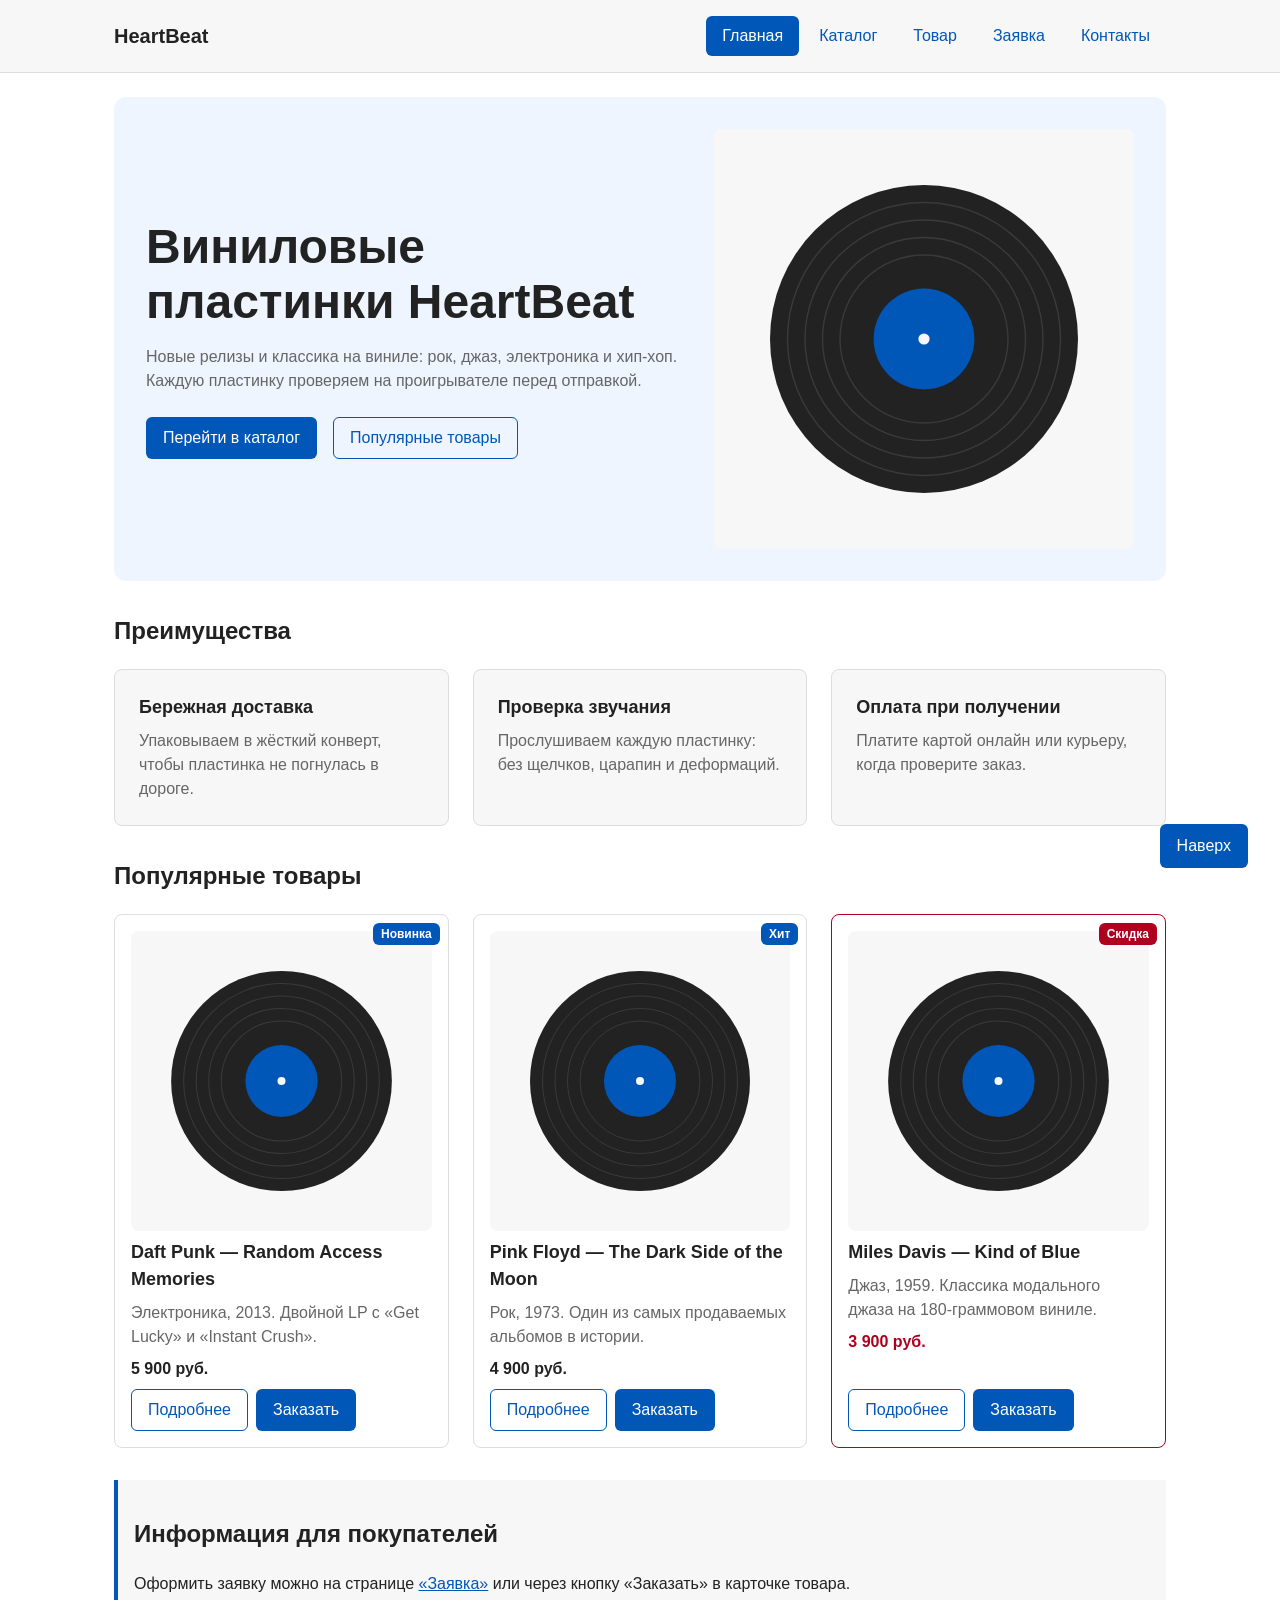
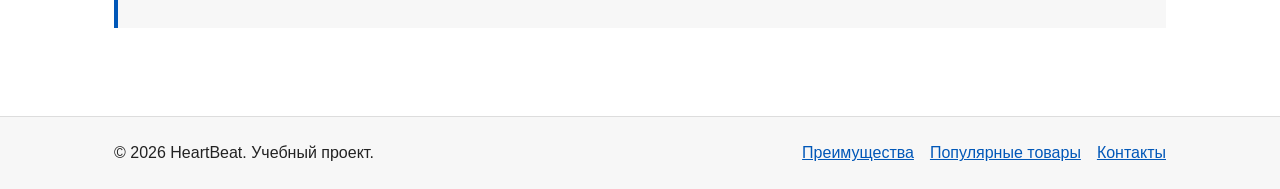
==== index.html @ c99d94d1 "Rebrand to HeartBeat vinyl shop: clean base, placeholders" ====
<!DOCTYPE html>
<html lang="ru">

<head>
  <meta charset="UTF-8">
  <meta name="viewport" content="width=device-width, initial-scale=1.0">
  <title>Главная — HeartBeat</title>
  <meta name="description" content="HeartBeat — магазин виниловых пластинок: рок, джаз, электроника и хип-хоп.">
  <link rel="stylesheet" href="css/style.css">
  <link rel="stylesheet" href="css/responsive.css">
  <script src="js/main.js" defer></script>
</head>

<body>
  <a class="skip-link" href="#main">Перейти к основному содержимому</a>

  <header class="site-header" id="top">
    <div class="site-header__inner">
      <a class="site-header__logo" href="index.html">HeartBeat</a>

      <button class="nav-toggle" type="button" aria-expanded="false" aria-controls="site-nav-list"
        aria-label="Открыть меню">
        <span class="nav-toggle__line" aria-hidden="true"></span>
        <span class="nav-toggle__line" aria-hidden="true"></span>
        <span class="nav-toggle__line" aria-hidden="true"></span>
      </button>

      <nav class="site-nav" aria-label="Основная навигация">
        <ul class="site-nav__list" id="site-nav-list">
          <li class="site-nav__item">
            <a class="site-nav__link site-nav__link--active" href="index.html" aria-current="page">Главная</a>
          </li>
          <li class="site-nav__item">
            <a class="site-nav__link" href="catalog.html">Каталог</a>
          </li>
          <li class="site-nav__item">
            <a class="site-nav__link" href="product.html">Товар</a>
          </li>
          <li class="site-nav__item">
            <a class="site-nav__link" href="order.html">Заявка</a>
          </li>
          <li class="site-nav__item">
            <a class="site-nav__link" href="contacts.html">Контакты</a>
          </li>
        </ul>
      </nav>
    </div>
  </header>

  <main id="main">
    <section class="hero">
      <div class="hero__content">
        <h1 class="hero__title">Виниловые пластинки HeartBeat</h1>
        <p class="hero__text">
          Новые релизы и классика на виниле: рок, джаз, электроника и хип-хоп.
          Каждую пластинку проверяем на проигрывателе перед отправкой.
        </p>
        <div class="hero__actions">
          <a class="button button--primary" href="catalog.html">Перейти в каталог</a>
          <a class="button button--secondary" href="#popular">Популярные товары</a>
        </div>
      </div>
      <img
        class="hero__image"
        src="images/placeholder-record.svg"
        alt=""
        width="600"
        height="600"
      >
    </section>

    <section class="section" id="advantages">
      <h2 class="section__title">Преимущества</h2>

      <ul class="advantages">
        <li class="advantages__item">
          <h3 class="advantages__title">Бережная доставка</h3>
          <p class="advantages__text">Упаковываем в жёсткий конверт, чтобы пластинка не погнулась в дороге.</p>
        </li>
        <li class="advantages__item">
          <h3 class="advantages__title">Проверка звучания</h3>
          <p class="advantages__text">Прослушиваем каждую пластинку: без щелчков, царапин и деформаций.</p>
        </li>
        <li class="advantages__item">
          <h3 class="advantages__title">Оплата при получении</h3>
          <p class="advantages__text">Платите картой онлайн или курьеру, когда проверите заказ.</p>
        </li>
      </ul>
    </section>

    <section class="section" id="popular">
      <h2 class="section__title">Популярные товары</h2>

      <div class="products-grid">
        <article class="product-card">
          <span class="product-card__badge">Новинка</span>
          <img
            class="product-card__image"
            src="images/placeholder-record.svg"
            alt=""
            width="600"
            height="600"
            loading="lazy"
          >
          <h3 class="product-card__title">Daft Punk — Random Access Memories</h3>
          <p class="product-card__description">Электроника, 2013. Двойной LP с «Get Lucky» и «Instant Crush».</p>
          <p class="product-card__price">5 900 руб.</p>
          <div class="product-card__actions">
            <a class="button button--secondary" href="product.html">Подробнее</a>
            <button class="button button--primary product-card__button" type="button" data-product="Daft Punk — Random Access Memories">
              Заказать
            </button>
          </div>
        </article>

        <article class="product-card">
          <span class="product-card__badge">Хит</span>
          <img
            class="product-card__image"
            src="images/placeholder-record.svg"
            alt=""
            width="600"
            height="600"
            loading="lazy"
          >
          <h3 class="product-card__title">Pink Floyd — The Dark Side of the Moon</h3>
          <p class="product-card__description">Рок, 1973. Один из самых продаваемых альбомов в истории.</p>
          <p class="product-card__price">4 900 руб.</p>
          <div class="product-card__actions">
            <a class="button button--secondary" href="product.html">Подробнее</a>
            <button class="button button--primary product-card__button" type="button" data-product="Pink Floyd — The Dark Side of the Moon">
              Заказать
            </button>
          </div>
        </article>

        <article class="product-card product-card--discount">
          <span class="product-card__badge">Скидка</span>
          <img
            class="product-card__image"
            src="images/placeholder-record.svg"
            alt=""
            width="600"
            height="600"
            loading="lazy"
          >
          <h3 class="product-card__title">Miles Davis — Kind of Blue</h3>
          <p class="product-card__description">Джаз, 1959. Классика модального джаза на 180-граммовом виниле.</p>
          <p class="product-card__price">3 900 руб.</p>
          <div class="product-card__actions">
            <a class="button button--secondary" href="product.html">Подробнее</a>
            <button class="button button--primary product-card__button" type="button" data-product="Miles Davis — Kind of Blue">
              Заказать
            </button>
          </div>
        </article>
      </div>
    </section>

    <aside class="aside-info">
      <h2>Информация для покупателей</h2>
      <p>
        Оформить заявку можно на странице <a href="order.html">«Заявка»</a>
        или через кнопку «Заказать» в карточке товара.
      </p>
    </aside>
  </main>

  <footer class="site-footer" id="contacts">
    <div class="site-footer__inner">
      <p class="site-footer__text">&copy; 2026 HeartBeat. Учебный проект.</p>
      <nav class="site-footer__links" aria-label="Ссылки в подвале">
        <a href="index.html#advantages">Преимущества</a>
        <a href="index.html#popular">Популярные товары</a>
        <a href="contacts.html">Контакты</a>
      </nav>
    </div>
  </footer>

  <a class="button button--primary back-to-top" href="#top">Наверх</a>

  <dialog class="order-dialog" id="order-dialog" aria-labelledby="order-dialog-title">
    <h2 class="order-dialog__title" id="order-dialog-title">Быстрая заявка</h2>

    <form class="order-form" action="#" method="post">
      <input type="hidden" id="dialog-product" name="product">

      <div class="order-form__field">
        <label class="order-form__label" for="dialog-name">Имя *</label>
        <input class="order-form__input" id="dialog-name" name="name" type="text" required>
      </div>

      <div class="order-form__field">
        <label class="order-form__label" for="dialog-email">E-mail *</label>
        <input class="order-form__input" id="dialog-email" name="email" type="email" required>
      </div>

      <div class="order-form__actions">
        <button class="button button--primary" type="submit">Отправить заявку</button>
        <button class="button button--secondary" type="button" id="close-order-dialog">Закрыть</button>
      </div>
    </form>
  </dialog>
</body>

</html>
---- css/style.css ----
/* ===============================
   1. Переменные проекта
   =============================== */

:root {
  /* Цвета */
  --color-bg: #ffffff;
  --color-text: #222222;
  --color-muted: #666666;
  --color-primary: #0057b8;
  --color-primary-dark: #003f86;
  --color-border: #dddddd;
  --color-surface: #f7f7f7;
  --color-surface-accent: #eef5ff;
  --color-danger: #b00020;
  --color-success: #168a2f;
  --color-white: #ffffff;

  /* Отступы */
  --space-xs: 4px;
  --space-sm: 8px;
  --space-md: 16px;
  --space-lg: 24px;
  --space-xl: 32px;

  /* Скругления */
  --radius-sm: 6px;
  --radius-md: 8px;
  --radius-lg: 12px;

  /* Размеры */
  --container-width: 1100px;
}

/* ===============================
   2. Базовые стили
   =============================== */

* {
  box-sizing: border-box;
}

html {
  scroll-behavior: smooth;
}

body {
  margin: 0;
  font-family: Arial, sans-serif;
  line-height: 1.5;
  color: var(--color-text);
  background-color: var(--color-bg);
}

a {
  color: var(--color-primary);
}

a:hover {
  color: var(--color-primary-dark);
}

a:focus-visible {
  outline: 2px solid var(--color-primary);
  outline-offset: 3px;
}

main {
  max-width: var(--container-width);
  margin: 0 auto;
  padding: var(--space-lg);
}

:target {
  outline: 2px dashed var(--color-primary);
  outline-offset: 4px;
}

/* ===============================
   3. Шапка и навигация
   =============================== */

.site-header {
  position: sticky;
  top: 0;
  z-index: 100;
  background-color: var(--color-surface);
  border-bottom: 1px solid var(--color-border);
}

.site-header__inner {
  display: flex;
  justify-content: space-between;
  align-items: center;
  max-width: var(--container-width);
  margin: 0 auto;
  padding: var(--space-md) var(--space-lg);
}

.site-header__logo {
  font-size: 20px;
  font-weight: 700;
  color: var(--color-text);
  text-decoration: none;
}

.site-nav__list {
  display: flex;
  align-items: center;
  gap: var(--space-sm);
  margin: 0;
  padding: 0;
  list-style: none;
}

.site-nav__link {
  display: inline-block;
  padding: var(--space-sm) var(--space-md);
  color: var(--color-primary);
  text-decoration: none;
  border-radius: var(--radius-sm);
}

.site-nav__link:hover {
  color: var(--color-white);
  background-color: var(--color-primary);
}

.site-nav__link:focus-visible {
  outline: 2px solid var(--color-primary);
  outline-offset: -2px;
}

.site-nav__link--active {
  color: var(--color-white);
  background-color: var(--color-primary);
}

/* ===============================
   4. Хлебные крошки
   =============================== */

.breadcrumbs {
  margin-bottom: var(--space-md);
  font-size: 14px;
  color: var(--color-muted);
}

.breadcrumbs__link {
  color: var(--color-primary);
}

/* Разделитель «/» перед каждым пунктом, кроме первого.
   inline-block — чтобы подчёркивание ссылки не распространялось на «/». */
.breadcrumbs > * + *::before {
  content: "/";
  display: inline-block;
  margin: 0 6px;
  color: var(--color-muted);
}

/* ===============================
   5. Главная страница
   =============================== */

.hero {
  display: grid;
  align-items: center;
  gap: var(--space-xl);
  margin-bottom: var(--space-xl);
  padding: var(--space-xl);
  background-color: var(--color-surface-accent);
  border-radius: var(--radius-lg);
}

.hero__title {
  margin: 0 0 var(--space-md);
  font-size: 40px;
  line-height: 1.2;
}

.hero__text {
  margin: 0 0 var(--space-lg);
  color: var(--color-muted);
}

.hero__actions {
  display: flex;
  gap: var(--space-md);
}

.hero__image {
  display: block;
  width: 100%;
  height: auto;
  border-radius: var(--radius-md);
}

.section {
  margin-bottom: var(--space-xl);
}

.section__title {
  margin-top: 0;
}

.advantages {
  display: grid;
  gap: var(--space-lg);
  margin: 0;
  padding: 0;
  list-style: none;
}

.advantages__item {
  padding: var(--space-lg);
  border: 1px solid var(--color-border);
  border-radius: var(--radius-md);
  background-color: var(--color-surface);
}

.advantages__title {
  margin: 0 0 var(--space-sm);
  font-size: 18px;
}

.advantages__text {
  margin: 0;
  color: var(--color-muted);
}

.aside-info {
  margin-bottom: var(--space-xl);
  padding: var(--space-md);
  border-left: 4px solid var(--color-primary);
  background-color: var(--color-surface);
}

/* ===============================
   6. Карточки товаров
   =============================== */

.products-grid {
  display: grid;
  gap: var(--space-lg);
}

.product-card {
  position: relative;
  display: flex;
  flex-direction: column;
  gap: var(--space-sm);
  padding: var(--space-md);
  border: 1px solid var(--color-border);
  border-radius: var(--radius-md);
  background-color: var(--color-bg);
}

.product-card:hover {
  border-color: var(--color-primary);
}

.product-card--discount {
  border-color: var(--color-danger);
}

.product-card__badge {
  position: absolute;
  top: var(--space-sm);
  right: var(--space-sm);
  z-index: 1;
  padding: 2px var(--space-sm);
  font-size: 12px;
  font-weight: 700;
  color: var(--color-white);
  background-color: var(--color-primary);
  border-radius: var(--radius-sm);
}

.product-card--discount .product-card__badge {
  background-color: var(--color-danger);
}

.product-card__title {
  margin: 0;
  font-size: 18px;
}

.product-card__description {
  margin: 0;
  color: var(--color-muted);
}

.product-card__price {
  margin: 0;
  font-weight: 700;
}

.product-card--discount .product-card__price {
  color: var(--color-danger);
}

.product-card__actions {
  display: flex;
  gap: var(--space-sm);
  margin-top: auto;
}

/* ===============================
   7. Кнопки
   =============================== */

.button {
  display: inline-block;
  padding: var(--space-sm) var(--space-md);
  border: 1px solid transparent;
  border-radius: var(--radius-sm);
  font: inherit;
  text-decoration: none;
  cursor: pointer;
}

.button--primary {
  color: var(--color-white);
  background-color: var(--color-primary);
}

.button--primary:hover {
  color: var(--color-white);
  background-color: var(--color-primary-dark);
}

.button--secondary {
  color: var(--color-primary);
  background-color: transparent;
  border-color: var(--color-primary);
}

.button--secondary:hover {
  color: var(--color-white);
  background-color: var(--color-primary);
}

.button:focus-visible {
  outline: 2px solid var(--color-primary);
  outline-offset: 3px;
}

.button:disabled,
.button--disabled {
  opacity: 0.6;
  cursor: not-allowed;
}

/* ===============================
   8. Каталог
   =============================== */

.catalog-layout {
  display: grid;
  gap: var(--space-lg);
  align-items: start;
}

.catalog-filters {
  padding: var(--space-md);
  border: 1px solid var(--color-border);
  border-radius: var(--radius-md);
  background-color: var(--color-surface);
}

.catalog-filters__title {
  margin-top: 0;
}

.filters-form {
  display: grid;
  gap: var(--space-md);
}

.filters-form__group {
  margin: 0;
  padding: var(--space-md);
  border: 1px solid var(--color-border);
  border-radius: var(--radius-sm);
}

.filters-form__legend {
  font-weight: 700;
}

.filters-form__option {
  display: block;
  margin-bottom: var(--space-xs);
}

.filters-form__label {
  display: block;
  margin-top: var(--space-sm);
}

.filters-form__input {
  width: 100%;
  padding: 8px 10px;
  border: 1px solid var(--color-border);
  border-radius: var(--radius-sm);
  font: inherit;
}

/* ===============================
   9. Страница товара
   =============================== */

.product {
  display: grid;
  gap: var(--space-xl);
  margin-bottom: var(--space-xl);
}

.product__image {
  display: block;
  width: 100%;
  height: auto;
  border: 1px solid var(--color-border);
  border-radius: var(--radius-md);
}

.product__title {
  margin-top: 0;
}

.product__description {
  color: var(--color-muted);
}

.product__price {
  font-size: 28px;
  font-weight: 700;
}

.product__actions {
  display: flex;
  gap: var(--space-md);
}

.product-table {
  width: 100%;
  border-collapse: collapse;
}

.product-table__caption {
  margin-bottom: var(--space-sm);
  font-weight: 700;
  text-align: left;
}

.product-table th,
.product-table td {
  padding: 12px;
  border: 1px solid var(--color-border);
  text-align: left;
}

.product-table thead th {
  color: var(--color-white);
  background-color: var(--color-primary);
}

.product-table tbody tr:nth-child(even) {
  background-color: var(--color-surface);
}

/* ===============================
   10. Формы
   =============================== */

.order-form {
  display: grid;
  gap: var(--space-md);
  padding: var(--space-lg);
  border: 1px solid var(--color-border);
  border-radius: var(--radius-md);
  background-color: var(--color-surface);
}

.order-form__field {
  display: grid;
  gap: var(--space-xs);
}

.order-form__field--wide {
  grid-column: 1 / -1;
}

.order-form__label {
  font-weight: 700;
}

.order-form__input,
.order-form__select,
.order-form__textarea {
  width: 100%;
  padding: 10px 12px;
  border: 1px solid var(--color-border);
  border-radius: var(--radius-sm);
  font: inherit;
  background-color: var(--color-white);
}

.order-form__textarea {
  min-height: 120px;
  resize: vertical;
}

.order-form__input:hover,
.order-form__select:hover,
.order-form__textarea:hover {
  border-color: var(--color-primary);
}

.order-form__input:focus-visible,
.order-form__select:focus-visible,
.order-form__textarea:focus-visible,
.order-form__checkbox:focus-visible {
  outline: 2px solid var(--color-primary);
  outline-offset: 3px;
}

.order-form__check {
  display: flex;
  align-items: center;
  gap: var(--space-sm);
}

.order-form__note {
  margin: 0;
  font-size: 14px;
  color: var(--color-muted);
}

.order-form__actions {
  display: flex;
  gap: var(--space-md);
}

/* ===============================
   11. Контакты
   =============================== */

.contacts {
  display: grid;
  gap: var(--space-xl);
  align-items: start;
}

.contacts__list {
  margin: 0;
  padding: var(--space-lg);
  list-style: none;
  border: 1px solid var(--color-border);
  border-radius: var(--radius-md);
}

.contacts__item {
  padding: var(--space-sm) 0;
  border-bottom: 1px solid var(--color-border);
}

.contacts__item:last-child {
  border-bottom: none;
}

/* ===============================
   12. Модальное окно
   =============================== */

.order-dialog {
  padding: var(--space-lg);
  border: none;
  border-radius: var(--radius-lg);
}

.order-dialog::backdrop {
  background-color: rgba(0, 0, 0, 0.5);
}

.order-dialog__title {
  margin-top: 0;
}

.order-dialog .order-form {
  grid-template-columns: 1fr;
  padding: 0;
  border: none;
  background-color: transparent;
}

/* ===============================
   13. Подвал и кнопка «Наверх»
   =============================== */

.site-footer {
  margin-top: var(--space-xl);
  background-color: var(--color-surface);
  border-top: 1px solid var(--color-border);
}

.site-footer__inner {
  display: flex;
  justify-content: space-between;
  align-items: center;
  max-width: var(--container-width);
  margin: 0 auto;
  padding: var(--space-lg);
}

.site-footer__text {
  margin: 0;
}

.site-footer__links {
  display: flex;
  gap: var(--space-md);
}

.back-to-top {
  position: fixed;
  right: var(--space-lg);
  bottom: var(--space-lg);
  z-index: 90;
}

/* ===============================
   14. Доступность
   =============================== */

/*
  Общий видимый фокус для всех интерактивных элементов.
  :focus-visible показывает рамку при навигации с клавиатуры
  и не показывает её при клике мышкой по кнопкам и ссылкам.
  Отдельные правила выше (меню, кнопки, поля) специфичнее и работают как раньше.
*/
:focus-visible {
  outline: 3px solid var(--color-primary);
  outline-offset: 3px;
}

/* На синем фоне активного пункта меню синяя рамка не видна — делаем её белой. */
.site-nav__link--active:focus-visible {
  outline-color: var(--color-white);
}
---- css/responsive.css ----
/* Mobile First, min-width */
*,
*::before,
*::after {
    box-sizing: border-box;
}

img,
video {
    max-width: 100%;
    height: auto;
}

main,
.site-header__inner,
.site-footer__inner {
    padding-left: 16px;
    padding-right: 16px;
}

/* Навигация: мобильная версия */
.site-header__inner {
    flex-direction: row;
    flex-wrap: wrap;
    justify-content: space-between;
    align-items: center;
    gap: 8px;
}

.site-nav {
    flex-basis: 100%;
}

.site-nav__list {
    display: none;
    flex-direction: column;
    align-items: stretch;
    gap: 4px;
}

.site-nav__list.is-open {
    display: flex;
}

.nav-toggle {
    display: flex;
    flex-direction: column;
    justify-content: center;
    gap: 5px;
    width: 44px;
    height: 44px;
    padding: 10px;
    border: 1px solid var(--color-border);
    border-radius: var(--radius-sm);
    background-color: transparent;
    cursor: pointer;
}

.nav-toggle__line {
    display: block;
    height: 2px;
    background-color: var(--color-text);
    border-radius: 2px;
    transition: transform 0.2s;
}

.nav-toggle:focus-visible {
    outline: 2px solid var(--color-primary);
    outline-offset: 3px;
}

.nav-toggle[aria-expanded="true"] .nav-toggle__line:nth-child(1) {
    transform: translateY(7px) rotate(45deg);
}

.nav-toggle[aria-expanded="true"] .nav-toggle__line:nth-child(2) {
    opacity: 0;
}

.nav-toggle[aria-expanded="true"] .nav-toggle__line:nth-child(3) {
    transform: translateY(-7px) rotate(-45deg);
}

/* ===== Hero: мобильная версия ===== */
.hero {
    gap: 24px;
    padding: 24px 16px;
}

.hero__title {
    font-size: clamp(28px, 7vw, 48px);
    line-height: 1.15;
}

.hero__actions {
    flex-wrap: wrap;
}

.hero__image {
    max-width: 420px;
    margin-inline: auto;
}

.hero__title {
    overflow-wrap: break-word;
}

/* ===== Сетки карточек: мобильная версия ===== */
.products-grid,
.advantages {
    grid-template-columns: 1fr;
    gap: 16px;
}

.product-card {
    min-width: 0;
}

.product-card__image {
    display: block;
    width: 100%;
    aspect-ratio: 1 / 1;
    object-fit: cover;
    border-radius: 8px;
}

.product__image {
    aspect-ratio: 4 / 3;
    object-fit: cover;
}

.product-card__title,
.product-card__description {
    overflow-wrap: anywhere;
}

.product-card__actions {
    flex-wrap: wrap;
}

/* ===== Каталог: мобильная версия ===== */
.catalog-layout {
    gap: 16px;
}

.catalog-filters {
    order: -1;
}

.catalog-filters__header {
    display: flex;
    justify-content: space-between;
    align-items: center;
    gap: 12px;
}

.catalog-filters__title {
    margin: 0;
}

.filters-form {
    display: none;
    margin-top: 16px;
}

.filters-form.is-open {
    display: grid;
}

/* ===== Формы: мобильная версия ===== */
.order-form {
    padding: 16px;
}

.order-form__input,
.order-form__select,
.order-form__textarea,
.filters-form__input {
    min-height: 44px;
    font-size: 16px;
}

.order-form__checkbox {
    width: 20px;
    height: 20px;
    flex-shrink: 0;
}

.order-form__actions {
    flex-wrap: wrap;
}

/* ===== Контакты: мобильная версия ===== */
.contacts {
    gap: 24px;
}

/* ===== Страница товара: мобильная версия ===== */
.product {
    gap: 24px;
}

.product__price {
    font-size: 24px;
}

.product__actions {
    flex-wrap: wrap;
}

/* ===== Таблица ===== */
.table-wrapper {
    width: 100%;
    overflow-x: auto;
    -webkit-overflow-scrolling: touch;
}

.product-table {
    min-width: 480px;
}

.table-wrapper:focus-visible {
    outline: 2px solid var(--color-primary);
    outline-offset: 3px;
}

/* ===== Модальное окно ===== */
.order-dialog {
    width: min(100% - 32px, 560px);
    max-height: calc(100vh - 32px);
    overflow: auto;
    padding: 16px;
}

/* ===== Кнопка «Наверх» ===== */
.back-to-top {
    right: 16px;
    bottom: 16px;
    min-height: 44px;
    display: inline-flex;
    align-items: center;
}

/* ===============================
   14. Доступность
   =============================== */

.skip-link {
  position: absolute;
  top: -100px;
  left: 16px;
  z-index: 1000;
  padding: 8px 12px;
  color: var(--color-white);
  background-color: var(--color-text);
  border-radius: var(--radius-sm);
  text-decoration: none;
}

.skip-link:focus,
.skip-link:focus-visible {
  top: 16px;
}

/* ===== Таблица: карточки на мобильном ===== */
@media (max-width: 639px) {
    .product-table {
        min-width: 0;
    }

    .product-table thead {
        position: absolute;
        width: 1px;
        height: 1px;
        overflow: hidden;
        clip: rect(0 0 0 0);
        white-space: nowrap;
    }

    .product-table tbody,
    .product-table tr,
    .product-table th,
    .product-table td {
        display: block;
    }

    .product-table tr {
        margin-bottom: 8px;
        padding: 12px 16px;
        border: 1px solid var(--color-border);
        border-radius: 8px;
    }

    .product-table th,
    .product-table td {
        padding: 0;
        border: none;
    }

    .product-table th {
        font-size: 14px;
        font-weight: 400;
        color: var(--color-muted);
    }

    .product-table td {
        font-weight: 700;
    }
}

/* ===== Подвал: мобильная версия ===== */
.site-footer__inner {
    flex-direction: column;
    align-items: flex-start;
    gap: 12px;
}

.site-footer__links {
    flex-wrap: wrap;
    gap: 8px 16px;
}

@media (min-width: 640px) {
    .products-grid,
    .advantages {
        grid-template-columns: repeat(2, minmax(0, 1fr));
    }
}

@media (min-width: 768px) {
    .site-footer__inner {
        flex-direction: row;
        align-items: center;
    }

    main,
    .site-header__inner,
    .site-footer__inner {
        padding-left: 24px;
        padding-right: 24px;
    }

    .site-header__inner {
        flex-direction: row;
        align-items: center;
    }

    .site-nav__list {
        flex-direction: row;
        flex-wrap: wrap;
        align-items: center;
    }

    .site-nav__link {
        display: inline-block;
        padding: 8px 16px;
    }

    .site-header {
        position: sticky;
        top: 0;
    }

        .nav-toggle {
        display: none;
    }

    .site-nav {
        flex-basis: auto;
    }

    .site-nav__list {
        display: flex;
    }

    .order-form {
        grid-template-columns: repeat(2, minmax(0, 1fr));
        padding: 24px;
    }

    .contacts {
        grid-template-columns: repeat(2, minmax(0, 1fr));
        gap: 32px;
    }

    .product {
        grid-template-columns: repeat(2, minmax(0, 1fr));
        gap: 32px;
    }

    .product__price {
        font-size: 28px;
    }

    .order-dialog {
        padding: 24px;
    }

    .back-to-top {
        right: 32px;
        bottom: 32px;
    }

    [id] {
        scroll-margin-top: 88px;
    }
}

@media (min-width: 900px) {
    .hero {
        grid-template-columns: minmax(0, 1fr) minmax(280px, 420px);
        gap: 32px;
        padding: 32px;
    }
}

@media (min-width: 1024px) {
    .products-grid,
    .advantages {
        grid-template-columns: repeat(3, minmax(0, 1fr));
        gap: 24px;
    }

    .catalog-products .products-grid {
        grid-template-columns: repeat(2, minmax(0, 1fr));
    }

    .catalog-layout {
        grid-template-columns: 280px minmax(0, 1fr);
        gap: 24px;
    }

    .catalog-filters {
        position: sticky;
        top: 88px;
        order: initial;
    }

    .catalog-filters__toggle {
        display: none;
    }

    .filters-form {
        display: grid;
    }
}

@media (min-width: 1280px) {
    .catalog-products .products-grid {
        grid-template-columns: repeat(3, minmax(0, 1fr));
    }
}
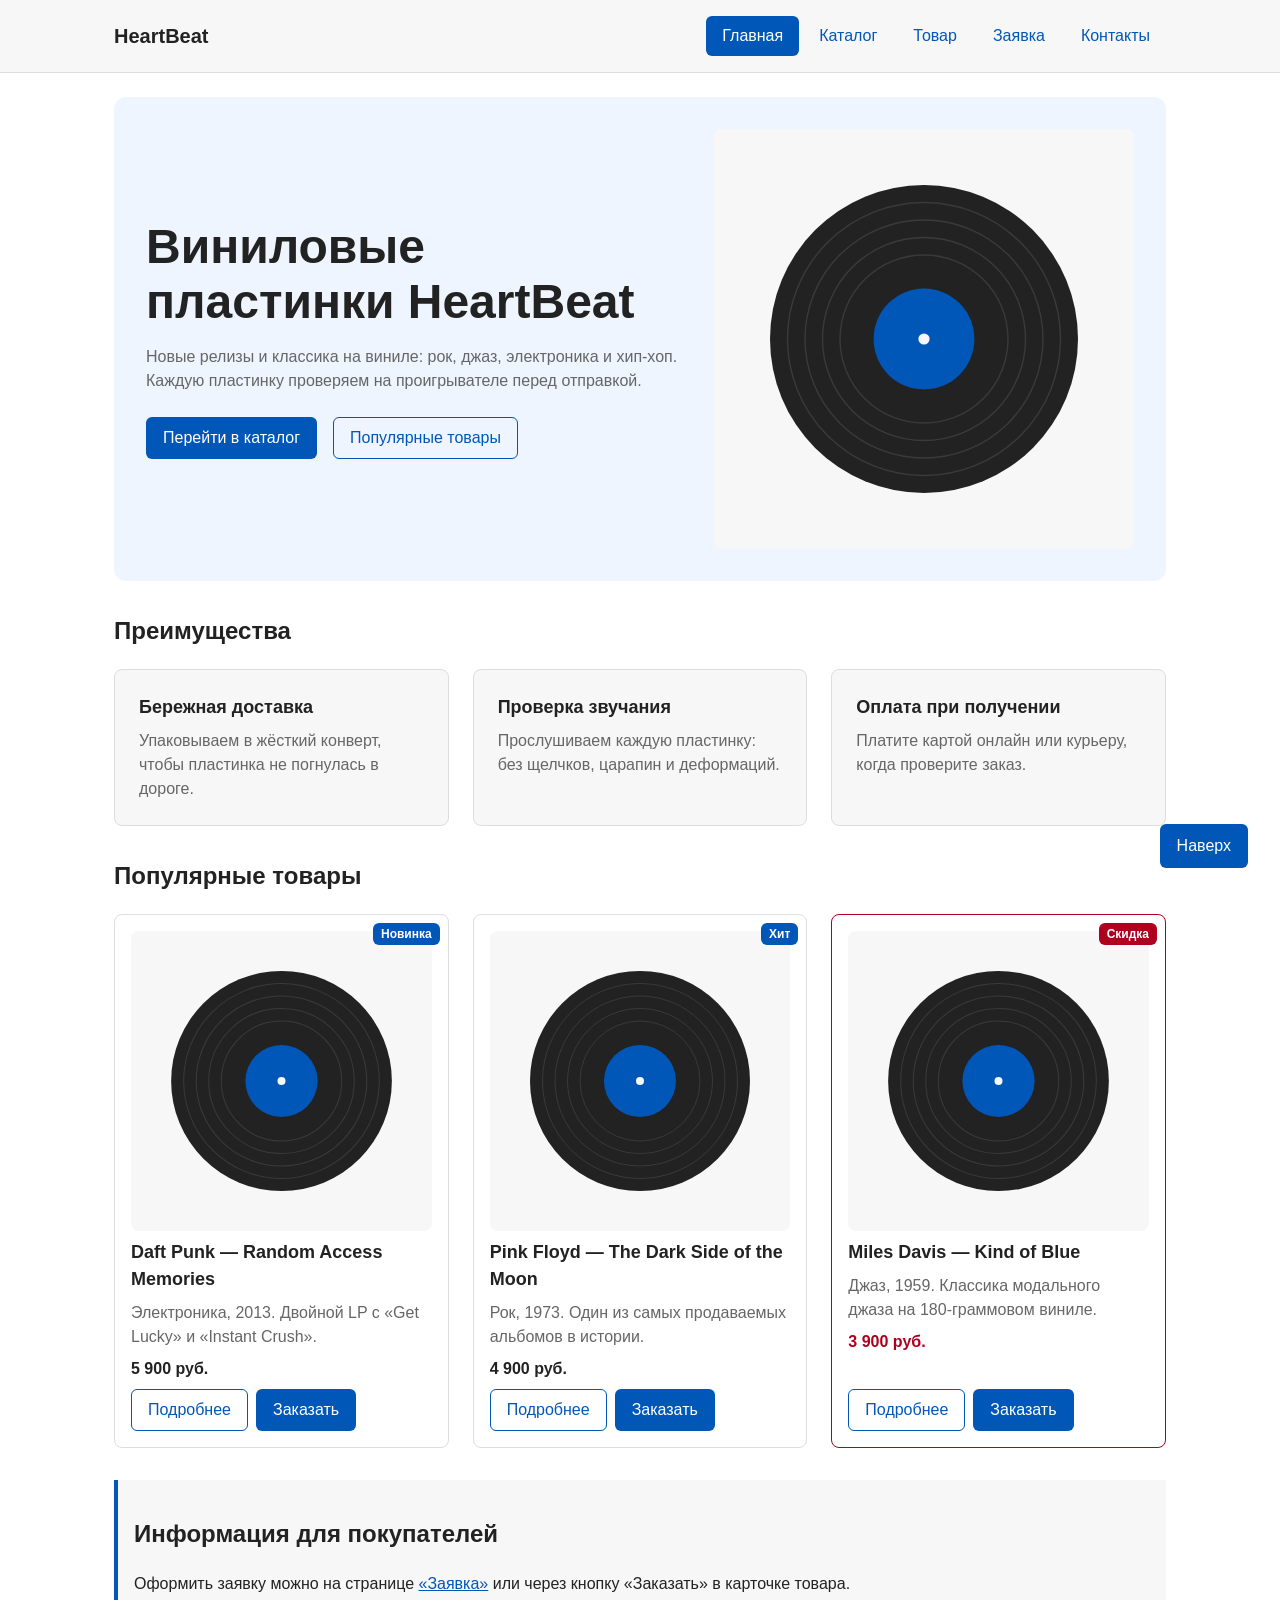
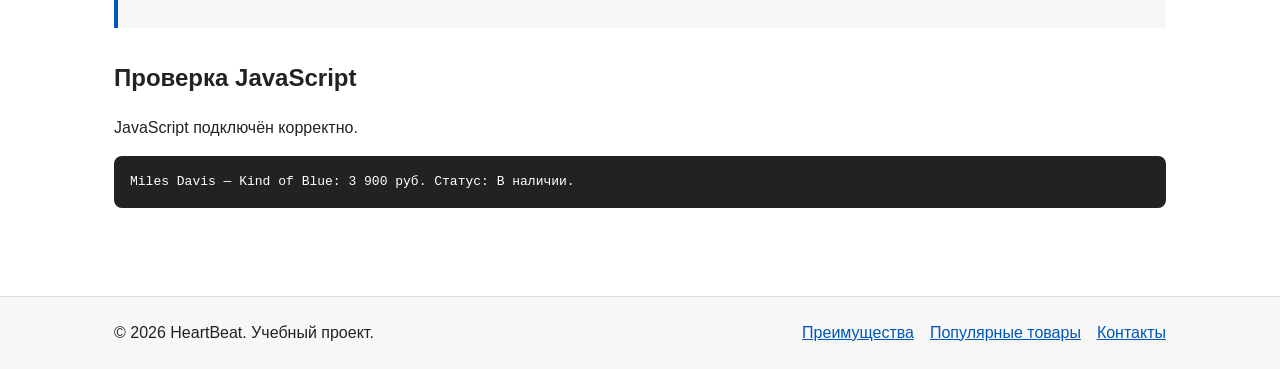
==== commit d97c4f3f: "feat: add JavaScript basics to shop project" ====
--- a/index.html
+++ b/index.html
@@ -8,6 +8,7 @@
   <meta name="description" content="HeartBeat — магазин виниловых пластинок: рок, джаз, электроника и хип-хоп.">
   <link rel="stylesheet" href="css/style.css">
   <link rel="stylesheet" href="css/responsive.css">
+  <script src="js/data.js" defer></script>
   <script src="js/main.js" defer></script>
 </head>
 
@@ -164,6 +165,12 @@
         или через кнопку «Заказать» в карточке товара.
       </p>
     </aside>
+
+    <section class="section js-check" aria-labelledby="js-check-title">
+      <h2 class="section__title" id="js-check-title">Проверка JavaScript</h2>
+      <p class="js-message">JavaScript пока не выполнился.</p>
+      <pre class="product-output"></pre>
+    </section>
   </main>
 
   <footer class="site-footer" id="contacts">
--- a/css/style.css
+++ b/css/style.css
@@ -649,3 +649,14 @@
 .site-nav__link--active:focus-visible {
   outline-color: var(--color-white);
 }
+
+/* ===============================
+   17. Учебный блок проверки JS
+   =============================== */
+.product-output {
+  padding: var(--space-md);
+  overflow-x: auto;
+  color: var(--color-white);
+  background-color: var(--color-text);
+  border-radius: var(--radius-md);
+}
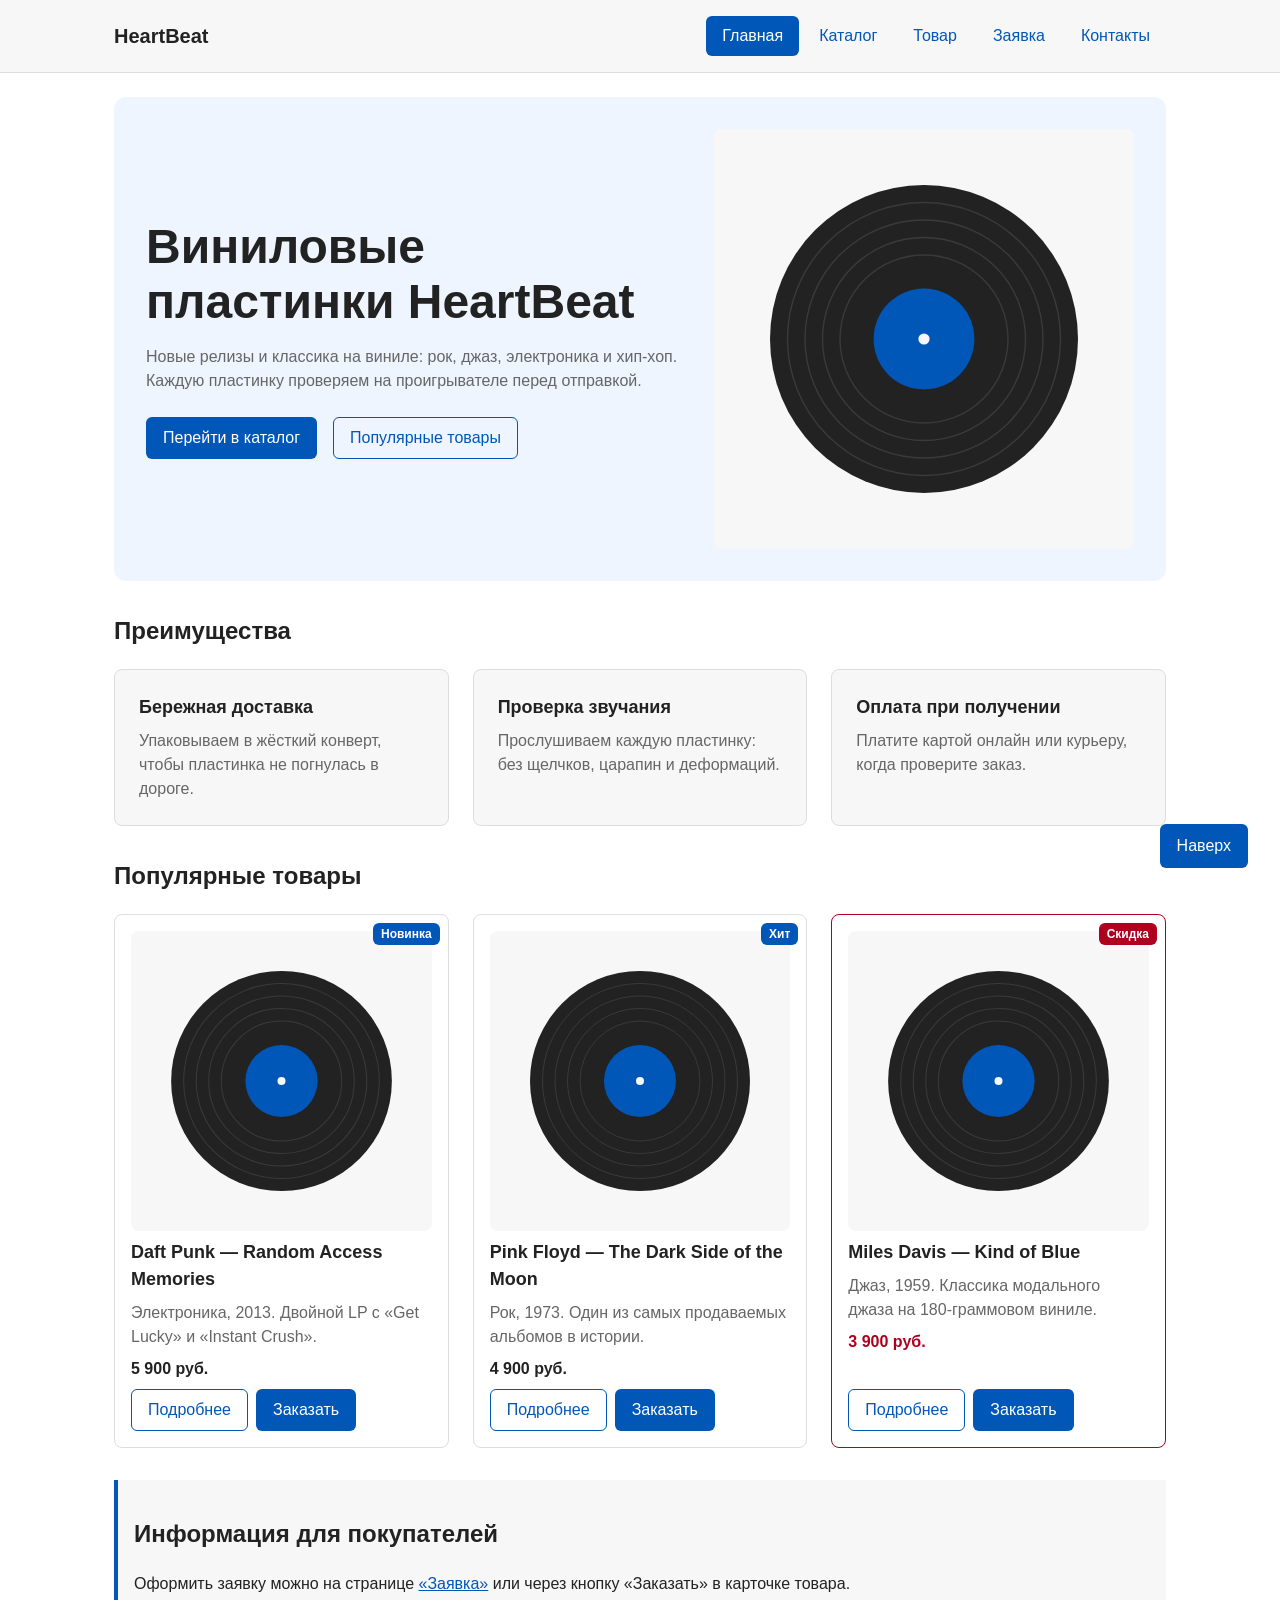
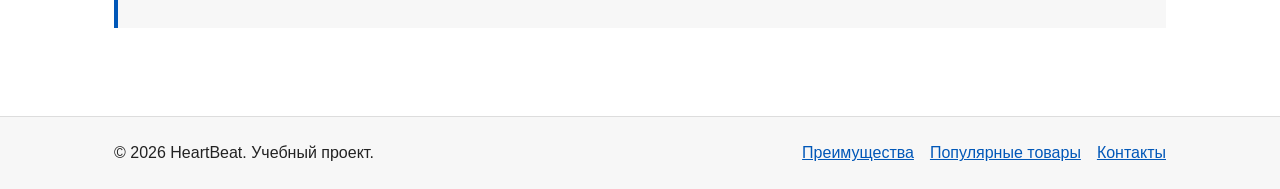
==== commit d7d0f294: "feat: add catalog DOM rendering and form validation" ====
--- a/index.html
+++ b/index.html
@@ -165,12 +165,6 @@
         или через кнопку «Заказать» в карточке товара.
       </p>
     </aside>
-
-    <section class="section js-check" aria-labelledby="js-check-title">
-      <h2 class="section__title" id="js-check-title">Проверка JavaScript</h2>
-      <p class="js-message">JavaScript пока не выполнился.</p>
-      <pre class="product-output"></pre>
-    </section>
   </main>
 
   <footer class="site-footer" id="contacts">
--- a/css/style.css
+++ b/css/style.css
@@ -651,12 +651,20 @@
 }
 
 /* ===============================
-   17. Учебный блок проверки JS
-   =============================== */
-.product-output {
-  padding: var(--space-md);
-  overflow-x: auto;
-  color: var(--color-white);
-  background-color: var(--color-text);
-  border-radius: var(--radius-md);
-}
+   17. Ошибки формы
+   =============================== */
+.form-error {
+  min-height: 1.2em;
+  margin: 4px 0 0;
+  font-size: 14px;
+  color: var(--color-danger);
+}
+
+.order-form__input[aria-invalid="true"] {
+  border-color: var(--color-danger);
+}
+
+.form-message {
+  margin: 0;
+  font-weight: 700;
+}
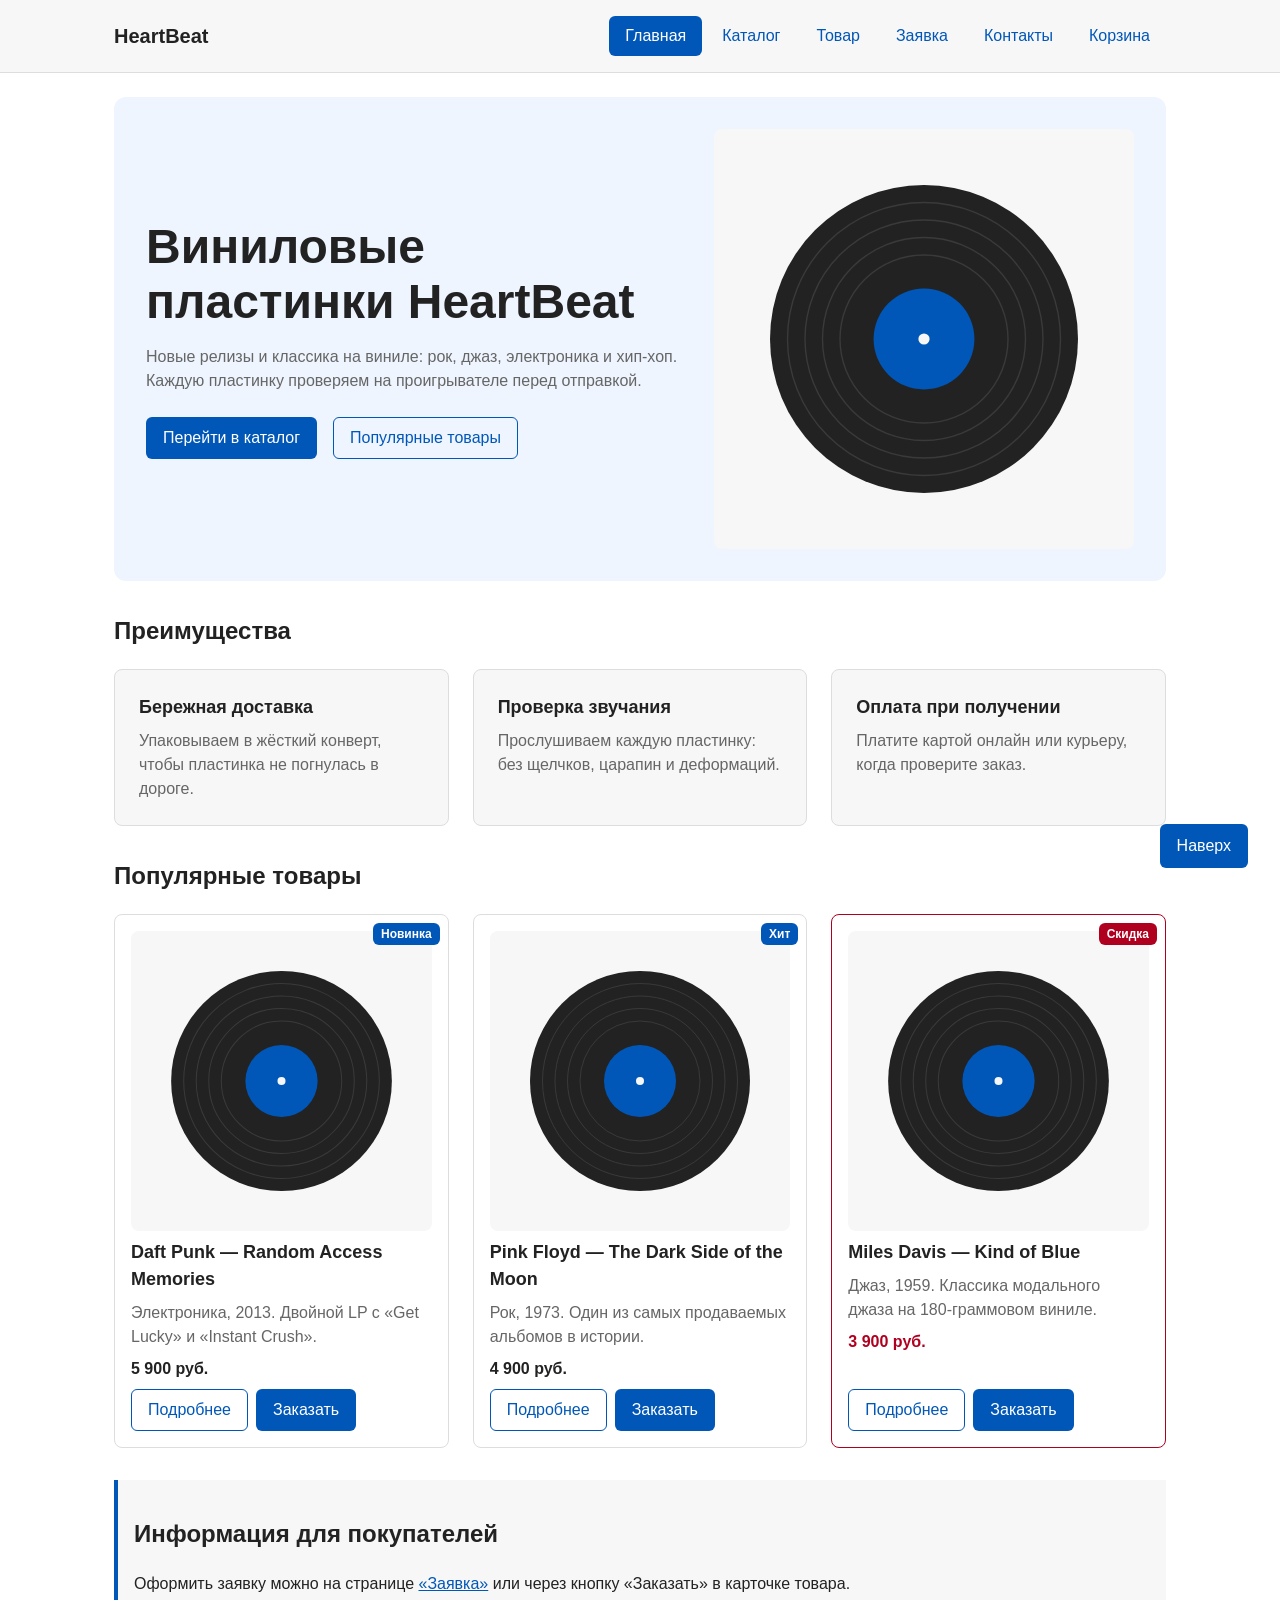
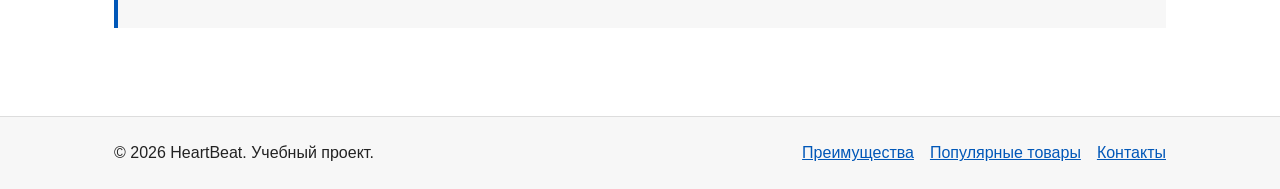
==== commit e1daac69: "feat: add cart with localStorage, promo code and order submission" ====
--- a/index.html
+++ b/index.html
@@ -9,6 +9,7 @@
   <link rel="stylesheet" href="css/style.css">
   <link rel="stylesheet" href="css/responsive.css">
   <script src="js/data.js" defer></script>
+  <script src="js/cart.js" defer></script>
   <script src="js/main.js" defer></script>
 </head>
 
@@ -43,6 +44,9 @@
           <li class="site-nav__item">
             <a class="site-nav__link" href="contacts.html">Контакты</a>
           </li>
+          <li class="site-nav__item">
+            <a class="site-nav__link" href="cart.html">Корзина <span class="cart-counter" hidden></span></a>
+          </li>
         </ul>
       </nav>
     </div>
@@ -61,13 +65,7 @@
           <a class="button button--secondary" href="#popular">Популярные товары</a>
         </div>
       </div>
-      <img
-        class="hero__image"
-        src="images/placeholder-record.svg"
-        alt=""
-        width="600"
-        height="600"
-      >
+      <img class="hero__image" src="images/placeholder-record.svg" alt="" width="600" height="600">
     </section>
 
     <section class="section" id="advantages">
@@ -95,20 +93,15 @@
       <div class="products-grid">
         <article class="product-card">
           <span class="product-card__badge">Новинка</span>
-          <img
-            class="product-card__image"
-            src="images/placeholder-record.svg"
-            alt=""
-            width="600"
-            height="600"
-            loading="lazy"
-          >
+          <img class="product-card__image" src="images/placeholder-record.svg" alt="" width="600" height="600"
+            loading="lazy">
           <h3 class="product-card__title">Daft Punk — Random Access Memories</h3>
           <p class="product-card__description">Электроника, 2013. Двойной LP с «Get Lucky» и «Instant Crush».</p>
           <p class="product-card__price">5 900 руб.</p>
           <div class="product-card__actions">
             <a class="button button--secondary" href="product.html">Подробнее</a>
-            <button class="button button--primary product-card__button" type="button" data-product="Daft Punk — Random Access Memories">
+            <button class="button button--primary product-card__button" type="button"
+              data-product="Daft Punk — Random Access Memories">
               Заказать
             </button>
           </div>
@@ -116,20 +109,15 @@
 
         <article class="product-card">
           <span class="product-card__badge">Хит</span>
-          <img
-            class="product-card__image"
-            src="images/placeholder-record.svg"
-            alt=""
-            width="600"
-            height="600"
-            loading="lazy"
-          >
+          <img class="product-card__image" src="images/placeholder-record.svg" alt="" width="600" height="600"
+            loading="lazy">
           <h3 class="product-card__title">Pink Floyd — The Dark Side of the Moon</h3>
           <p class="product-card__description">Рок, 1973. Один из самых продаваемых альбомов в истории.</p>
           <p class="product-card__price">4 900 руб.</p>
           <div class="product-card__actions">
             <a class="button button--secondary" href="product.html">Подробнее</a>
-            <button class="button button--primary product-card__button" type="button" data-product="Pink Floyd — The Dark Side of the Moon">
+            <button class="button button--primary product-card__button" type="button"
+              data-product="Pink Floyd — The Dark Side of the Moon">
               Заказать
             </button>
           </div>
@@ -137,20 +125,15 @@
 
         <article class="product-card product-card--discount">
           <span class="product-card__badge">Скидка</span>
-          <img
-            class="product-card__image"
-            src="images/placeholder-record.svg"
-            alt=""
-            width="600"
-            height="600"
-            loading="lazy"
-          >
+          <img class="product-card__image" src="images/placeholder-record.svg" alt="" width="600" height="600"
+            loading="lazy">
           <h3 class="product-card__title">Miles Davis — Kind of Blue</h3>
           <p class="product-card__description">Джаз, 1959. Классика модального джаза на 180-граммовом виниле.</p>
           <p class="product-card__price">3 900 руб.</p>
           <div class="product-card__actions">
             <a class="button button--secondary" href="product.html">Подробнее</a>
-            <button class="button button--primary product-card__button" type="button" data-product="Miles Davis — Kind of Blue">
+            <button class="button button--primary product-card__button" type="button"
+              data-product="Miles Davis — Kind of Blue">
               Заказать
             </button>
           </div>
--- a/css/style.css
+++ b/css/style.css
@@ -667,4 +667,154 @@
 .form-message {
   margin: 0;
   font-weight: 700;
+}
+
+/* ===============================
+   18. Корзина
+   =============================== */
+.cart-counter {
+  display: inline-block;
+  min-width: 20px;
+  padding: 0 6px;
+  margin-left: 4px;
+  font-size: 12px;
+  font-weight: 700;
+  line-height: 20px;
+  text-align: center;
+  color: var(--color-white);
+  background-color: var(--color-danger);
+  border-radius: 10px;
+}
+
+.cart-counter[hidden] {
+  display: none;
+}
+
+.cart {
+  display: grid;
+  gap: var(--space-lg);
+  align-items: start;
+}
+
+.cart-list {
+  display: grid;
+  gap: var(--space-md);
+  margin: 0;
+  padding: 0;
+  list-style: none;
+}
+
+.cart-item {
+  display: grid;
+  grid-template-columns: 72px minmax(0, 1fr);
+  gap: var(--space-sm) var(--space-md);
+  align-items: center;
+  padding: var(--space-md);
+  border: 1px solid var(--color-border);
+  border-radius: var(--radius-md);
+}
+
+.cart-item__image {
+  grid-row: span 2;
+  width: 72px;
+  height: 72px;
+  border-radius: var(--radius-sm);
+}
+
+.cart-item__title {
+  margin: 0;
+  font-size: 16px;
+  overflow-wrap: anywhere;
+}
+
+.cart-item__controls {
+  display: flex;
+  flex-wrap: wrap;
+  align-items: center;
+  gap: var(--space-sm);
+}
+
+.cart-item__qty-button {
+  width: 36px;
+  height: 36px;
+  border: 1px solid var(--color-border);
+  border-radius: var(--radius-sm);
+  font-size: 18px;
+  background-color: var(--color-white);
+  cursor: pointer;
+}
+
+.cart-item__quantity {
+  min-width: 2ch;
+  text-align: center;
+  font-variant-numeric: tabular-nums;
+}
+
+.cart-item__sum {
+  margin-left: auto;
+  font-weight: 700;
+}
+
+.cart-item__remove {
+  border: none;
+  background: none;
+  color: var(--color-danger);
+  text-decoration: underline;
+  cursor: pointer;
+}
+
+.cart-summary {
+  display: grid;
+  gap: var(--space-sm);
+  padding: var(--space-md);
+  border: 1px solid var(--color-border);
+  border-radius: var(--radius-md);
+  background-color: var(--color-surface);
+}
+
+.cart-summary p {
+  margin: 0;
+}
+
+.cart-summary__total {
+  font-size: 20px;
+}
+
+@media (min-width: 900px) {
+  .cart {
+    grid-template-columns: minmax(0, 1fr) 300px;
+  }
+}
+
+.promo-form__row {
+  display: flex;
+  gap: var(--space-sm);
+}
+
+.promo-form__row .filters-form__input {
+  min-width: 0;
+}
+
+.promo-form__message {
+  min-height: 1.2em;
+  margin: 4px 0 0;
+  font-size: 14px;
+}
+
+.order-summary {
+  margin-bottom: var(--space-lg);
+  padding: var(--space-md);
+  border: 1px solid var(--color-border);
+  border-radius: var(--radius-md);
+  background-color: var(--color-surface);
+}
+
+.order-summary__list {
+  margin: 0 0 var(--space-sm);
+  padding-left: 20px;
+}
+
+.order-summary__total {
+  margin: 0;
+  font-size: 18px;
 }
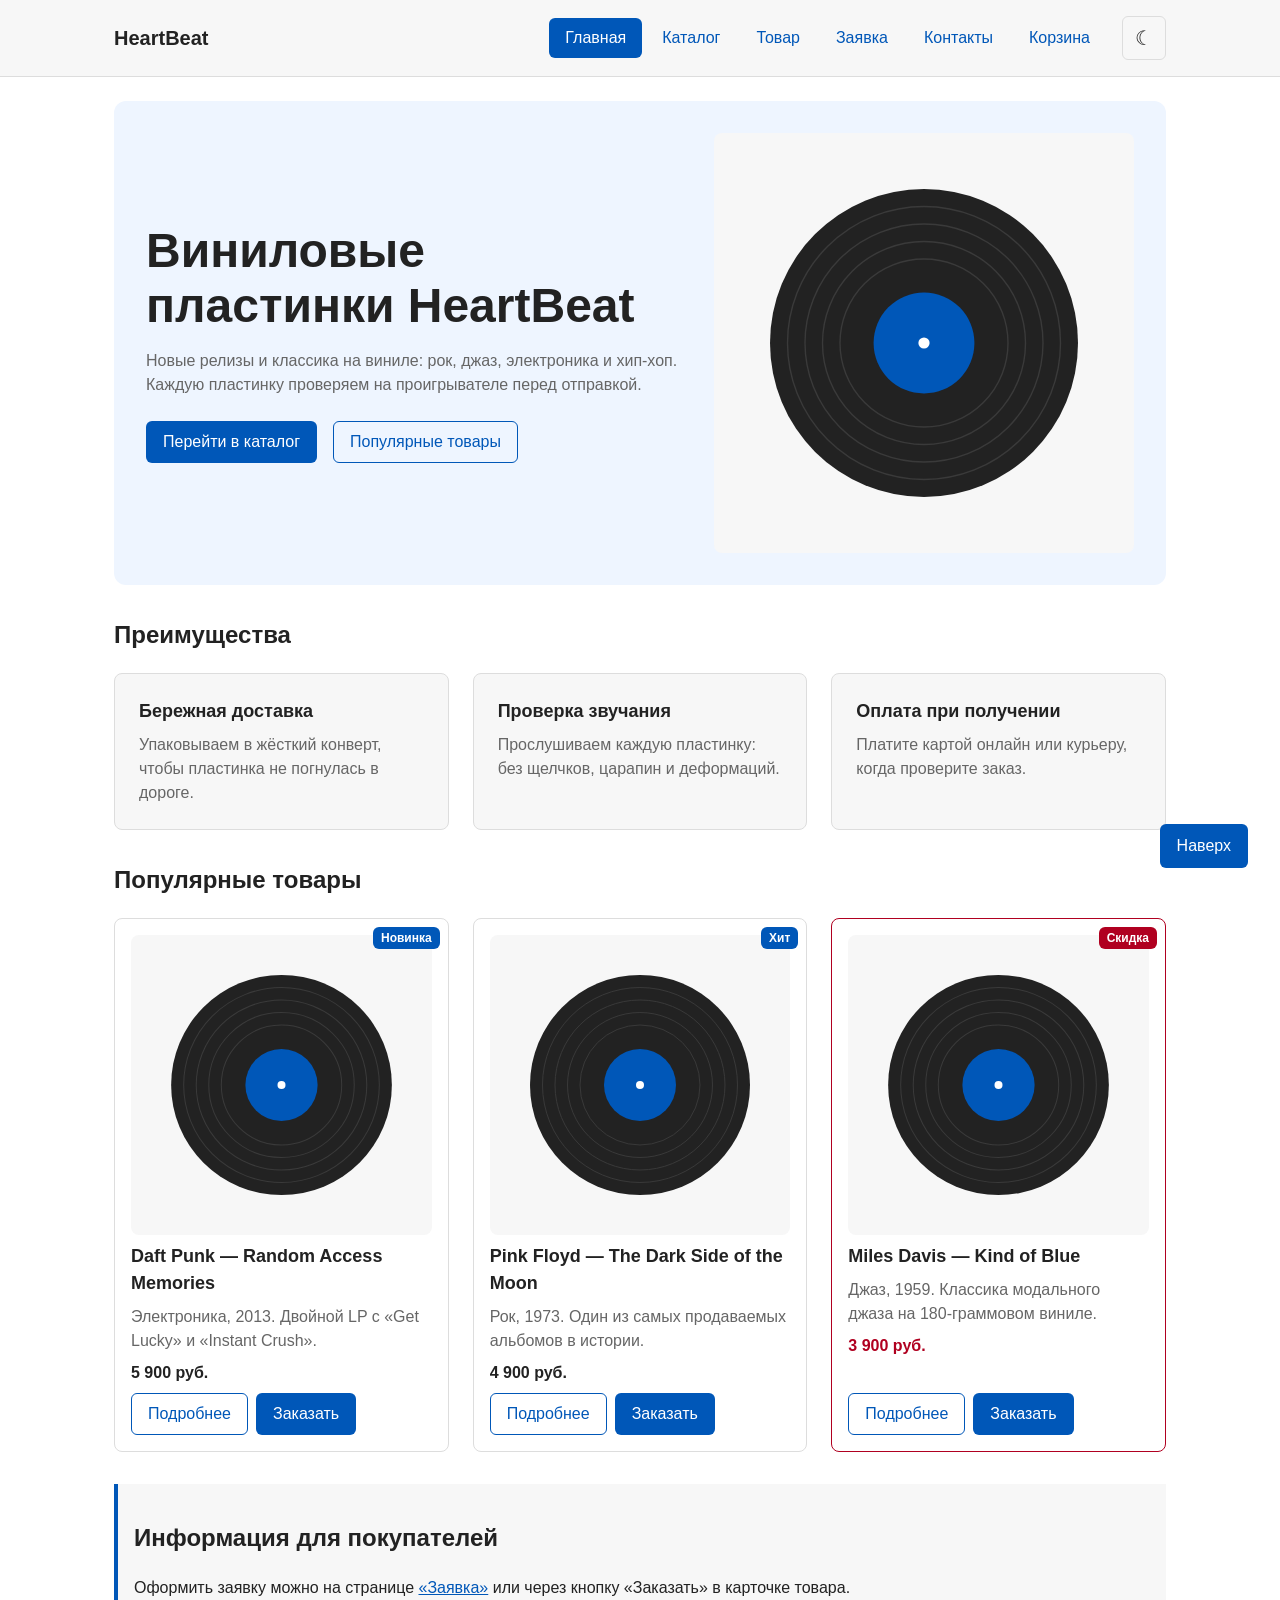
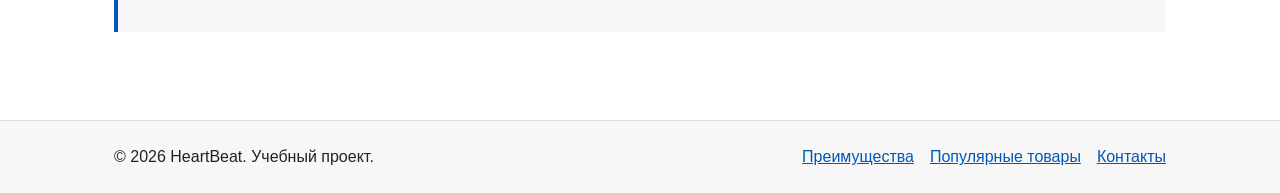
==== commit 73138d74: "feat: add dark theme with saved preference" ====
--- a/index.html
+++ b/index.html
@@ -8,6 +8,7 @@
   <meta name="description" content="HeartBeat — магазин виниловых пластинок: рок, джаз, электроника и хип-хоп.">
   <link rel="stylesheet" href="css/style.css">
   <link rel="stylesheet" href="css/responsive.css">
+  <script src="js/theme.js"></script>
   <script src="js/data.js" defer></script>
   <script src="js/cart.js" defer></script>
   <script src="js/main.js" defer></script>
@@ -19,6 +20,10 @@
   <header class="site-header" id="top">
     <div class="site-header__inner">
       <a class="site-header__logo" href="index.html">HeartBeat</a>
+
+      <button class="theme-toggle" type="button" aria-pressed="false" aria-label="Тёмная тема">
+        <span aria-hidden="true">☾</span>
+      </button>
 
       <button class="nav-toggle" type="button" aria-expanded="false" aria-controls="site-nav-list"
         aria-label="Открыть меню">
--- a/css/style.css
+++ b/css/style.css
@@ -15,6 +15,7 @@
   --color-danger: #b00020;
   --color-success: #168a2f;
   --color-white: #ffffff;
+  --color-on-primary: #ffffff;
 
   /* Отступы */
   --space-xs: 4px;
@@ -32,6 +33,23 @@
   --container-width: 1100px;
 }
 
+/* Тёмная тема: меняем только значения переменных */
+:root[data-theme="dark"] {
+  color-scheme: dark;
+
+  --color-bg: #121417;
+  --color-text: #e8e8e8;
+  --color-muted: #a6adb8;
+  --color-primary: #7ab8ff;
+  --color-primary-dark: #a8d0ff;
+  --color-border: #343b45;
+  --color-surface: #1b1f24;
+  --color-surface-accent: #1a2636;
+  --color-danger: #ff7b8a;
+  --color-success: #5fd38a;
+  --color-on-primary: #0d1117;
+}
+
 /* ===============================
    2. Базовые стили
    =============================== */
@@ -122,7 +140,7 @@
 }
 
 .site-nav__link:hover {
-  color: var(--color-white);
+  color: var(--color-on-primary);
   background-color: var(--color-primary);
 }
 
@@ -132,7 +150,7 @@
 }
 
 .site-nav__link--active {
-  color: var(--color-white);
+  color: var(--color-on-primary);
   background-color: var(--color-primary);
 }
 
@@ -272,7 +290,7 @@
   padding: 2px var(--space-sm);
   font-size: 12px;
   font-weight: 700;
-  color: var(--color-white);
+  color: var(--color-on-primary);
   background-color: var(--color-primary);
   border-radius: var(--radius-sm);
 }
@@ -321,12 +339,12 @@
 }
 
 .button--primary {
-  color: var(--color-white);
+  color: var(--color-on-primary);
   background-color: var(--color-primary);
 }
 
 .button--primary:hover {
-  color: var(--color-white);
+  color: var(--color-on-primary);
   background-color: var(--color-primary-dark);
 }
 
@@ -337,7 +355,7 @@
 }
 
 .button--secondary:hover {
-  color: var(--color-white);
+  color: var(--color-on-primary);
   background-color: var(--color-primary);
 }
 
@@ -405,6 +423,8 @@
   border: 1px solid var(--color-border);
   border-radius: var(--radius-sm);
   font: inherit;
+  color: var(--color-text);
+  background-color: var(--color-bg);
 }
 
 /* ===============================
@@ -462,7 +482,7 @@
 }
 
 .product-table thead th {
-  color: var(--color-white);
+  color: var(--color-on-primary);
   background-color: var(--color-primary);
 }
 
@@ -504,7 +524,7 @@
   border: 1px solid var(--color-border);
   border-radius: var(--radius-sm);
   font: inherit;
-  background-color: var(--color-white);
+  background-color: var(--color-bg);
 }
 
 .order-form__textarea {
@@ -647,7 +667,7 @@
 
 /* На синем фоне активного пункта меню синяя рамка не видна — делаем её белой. */
 .site-nav__link--active:focus-visible {
-  outline-color: var(--color-white);
+  outline-color: var(--color-on-primary);
 }
 
 /* ===============================
@@ -681,7 +701,7 @@
   font-weight: 700;
   line-height: 20px;
   text-align: center;
-  color: var(--color-white);
+  color: var(--color-on-primary);
   background-color: var(--color-danger);
   border-radius: 10px;
 }
@@ -740,7 +760,7 @@
   border: 1px solid var(--color-border);
   border-radius: var(--radius-sm);
   font-size: 18px;
-  background-color: var(--color-white);
+  background-color: var(--color-bg);
   cursor: pointer;
 }
 
@@ -817,4 +837,32 @@
 .order-summary__total {
   margin: 0;
   font-size: 18px;
+}
+
+/* ===============================
+   19. Переключатель темы
+   =============================== */
+.theme-toggle {
+  width: 44px;
+  height: 44px;
+  margin-left: auto;
+  border: 1px solid var(--color-border);
+  border-radius: var(--radius-sm);
+  font-size: 20px;
+  line-height: 1;
+  color: var(--color-text);
+  background-color: transparent;
+  cursor: pointer;
+}
+
+.theme-toggle:hover {
+  border-color: var(--color-primary);
+}
+
+/* Фон под обложками следует за темой */
+.product-card__image,
+.product__image,
+.hero__image,
+.cart-item__image {
+  background-color: var(--color-surface);
 }
--- a/css/responsive.css
+++ b/css/responsive.css
@@ -246,20 +246,20 @@
    =============================== */
 
 .skip-link {
-  position: absolute;
-  top: -100px;
-  left: 16px;
-  z-index: 1000;
-  padding: 8px 12px;
-  color: var(--color-white);
-  background-color: var(--color-text);
-  border-radius: var(--radius-sm);
-  text-decoration: none;
+    position: absolute;
+    top: -100px;
+    left: 16px;
+    z-index: 1000;
+    padding: 8px 12px;
+    color: var(--color-white);
+    background-color: var(--color-primary);
+    border-radius: var(--radius-sm);
+    text-decoration: none;
 }
 
 .skip-link:focus,
 .skip-link:focus-visible {
-  top: 16px;
+    top: 16px;
 }
 
 /* ===== Таблица: карточки на мобильном ===== */
@@ -321,6 +321,7 @@
 }
 
 @media (min-width: 640px) {
+
     .products-grid,
     .advantages {
         grid-template-columns: repeat(2, minmax(0, 1fr));
@@ -361,7 +362,7 @@
         top: 0;
     }
 
-        .nav-toggle {
+    .nav-toggle {
         display: none;
     }
 
@@ -403,6 +404,15 @@
 
     [id] {
         scroll-margin-top: 88px;
+    }
+
+    .site-nav {
+        margin-left: auto;
+    }
+
+    .theme-toggle {
+        order: 2;
+        margin-left: 8px;
     }
 }
 
@@ -415,6 +425,7 @@
 }
 
 @media (min-width: 1024px) {
+
     .products-grid,
     .advantages {
         grid-template-columns: repeat(3, minmax(0, 1fr));
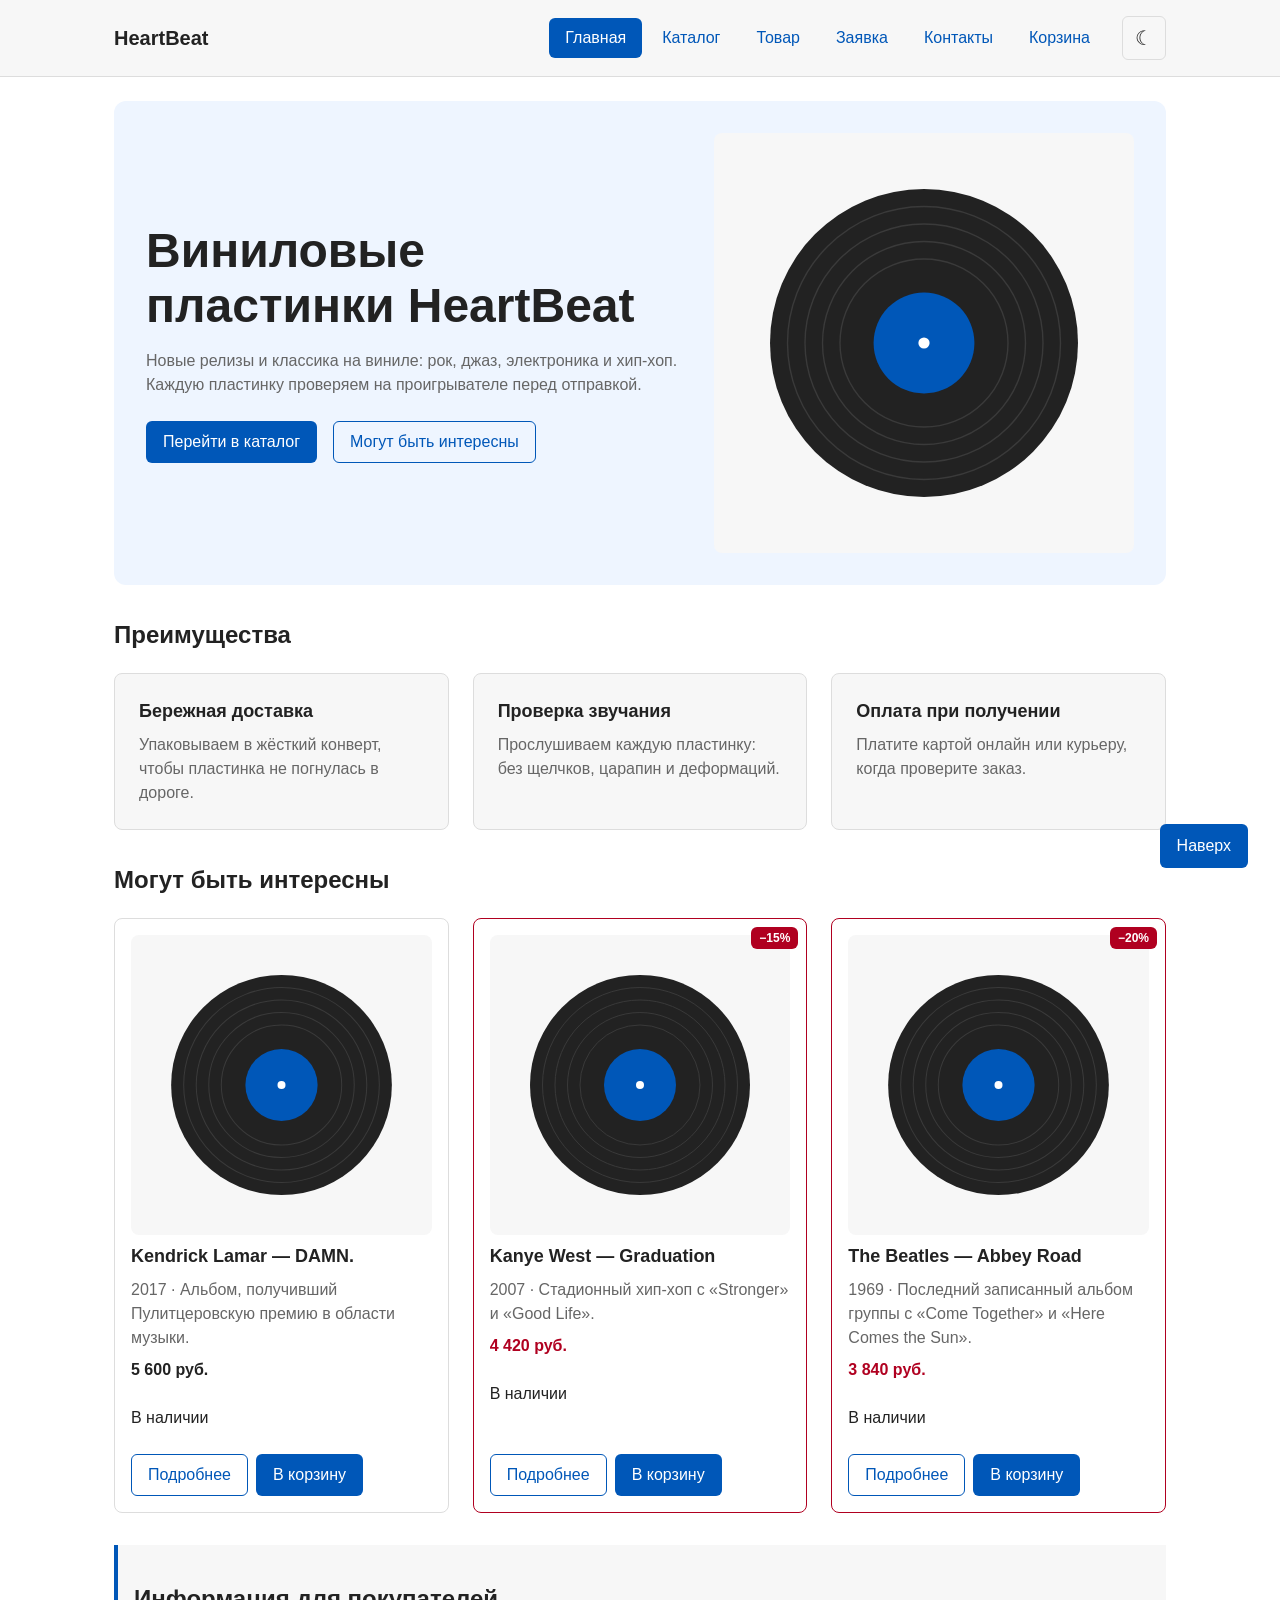
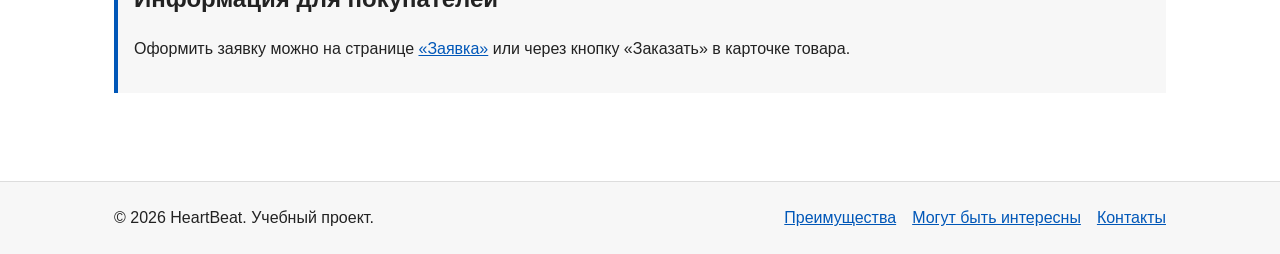
==== commit 4871038d: "feat: add product page by id and random products on home page" ====
--- a/index.html
+++ b/index.html
@@ -11,6 +11,7 @@
   <script src="js/theme.js"></script>
   <script src="js/data.js" defer></script>
   <script src="js/cart.js" defer></script>
+  <script src="js/catalog.js" defer></script>
   <script src="js/main.js" defer></script>
 </head>
 
@@ -67,7 +68,7 @@
         </p>
         <div class="hero__actions">
           <a class="button button--primary" href="catalog.html">Перейти в каталог</a>
-          <a class="button button--secondary" href="#popular">Популярные товары</a>
+          <a class="button button--secondary" href="#popular">Могут быть интересны</a>
         </div>
       </div>
       <img class="hero__image" src="images/placeholder-record.svg" alt="" width="600" height="600">
@@ -93,57 +94,8 @@
     </section>
 
     <section class="section" id="popular">
-      <h2 class="section__title">Популярные товары</h2>
-
-      <div class="products-grid">
-        <article class="product-card">
-          <span class="product-card__badge">Новинка</span>
-          <img class="product-card__image" src="images/placeholder-record.svg" alt="" width="600" height="600"
-            loading="lazy">
-          <h3 class="product-card__title">Daft Punk — Random Access Memories</h3>
-          <p class="product-card__description">Электроника, 2013. Двойной LP с «Get Lucky» и «Instant Crush».</p>
-          <p class="product-card__price">5 900 руб.</p>
-          <div class="product-card__actions">
-            <a class="button button--secondary" href="product.html">Подробнее</a>
-            <button class="button button--primary product-card__button" type="button"
-              data-product="Daft Punk — Random Access Memories">
-              Заказать
-            </button>
-          </div>
-        </article>
-
-        <article class="product-card">
-          <span class="product-card__badge">Хит</span>
-          <img class="product-card__image" src="images/placeholder-record.svg" alt="" width="600" height="600"
-            loading="lazy">
-          <h3 class="product-card__title">Pink Floyd — The Dark Side of the Moon</h3>
-          <p class="product-card__description">Рок, 1973. Один из самых продаваемых альбомов в истории.</p>
-          <p class="product-card__price">4 900 руб.</p>
-          <div class="product-card__actions">
-            <a class="button button--secondary" href="product.html">Подробнее</a>
-            <button class="button button--primary product-card__button" type="button"
-              data-product="Pink Floyd — The Dark Side of the Moon">
-              Заказать
-            </button>
-          </div>
-        </article>
-
-        <article class="product-card product-card--discount">
-          <span class="product-card__badge">Скидка</span>
-          <img class="product-card__image" src="images/placeholder-record.svg" alt="" width="600" height="600"
-            loading="lazy">
-          <h3 class="product-card__title">Miles Davis — Kind of Blue</h3>
-          <p class="product-card__description">Джаз, 1959. Классика модального джаза на 180-граммовом виниле.</p>
-          <p class="product-card__price">3 900 руб.</p>
-          <div class="product-card__actions">
-            <a class="button button--secondary" href="product.html">Подробнее</a>
-            <button class="button button--primary product-card__button" type="button"
-              data-product="Miles Davis — Kind of Blue">
-              Заказать
-            </button>
-          </div>
-        </article>
-      </div>
+      <h2 class="section__title">Могут быть интересны</h2>
+      <div class="products-grid" data-popular-container></div>
     </section>
 
     <aside class="aside-info">
@@ -160,36 +112,13 @@
       <p class="site-footer__text">&copy; 2026 HeartBeat. Учебный проект.</p>
       <nav class="site-footer__links" aria-label="Ссылки в подвале">
         <a href="index.html#advantages">Преимущества</a>
-        <a href="index.html#popular">Популярные товары</a>
+        <a href="index.html#popular">Могут быть интересны</a>
         <a href="contacts.html">Контакты</a>
       </nav>
     </div>
   </footer>
 
   <a class="button button--primary back-to-top" href="#top">Наверх</a>
-
-  <dialog class="order-dialog" id="order-dialog" aria-labelledby="order-dialog-title">
-    <h2 class="order-dialog__title" id="order-dialog-title">Быстрая заявка</h2>
-
-    <form class="order-form" action="#" method="post">
-      <input type="hidden" id="dialog-product" name="product">
-
-      <div class="order-form__field">
-        <label class="order-form__label" for="dialog-name">Имя *</label>
-        <input class="order-form__input" id="dialog-name" name="name" type="text" required>
-      </div>
-
-      <div class="order-form__field">
-        <label class="order-form__label" for="dialog-email">E-mail *</label>
-        <input class="order-form__input" id="dialog-email" name="email" type="email" required>
-      </div>
-
-      <div class="order-form__actions">
-        <button class="button button--primary" type="submit">Отправить заявку</button>
-        <button class="button button--secondary" type="button" id="close-order-dialog">Закрыть</button>
-      </div>
-    </form>
-  </dialog>
 </body>
 
 </html>
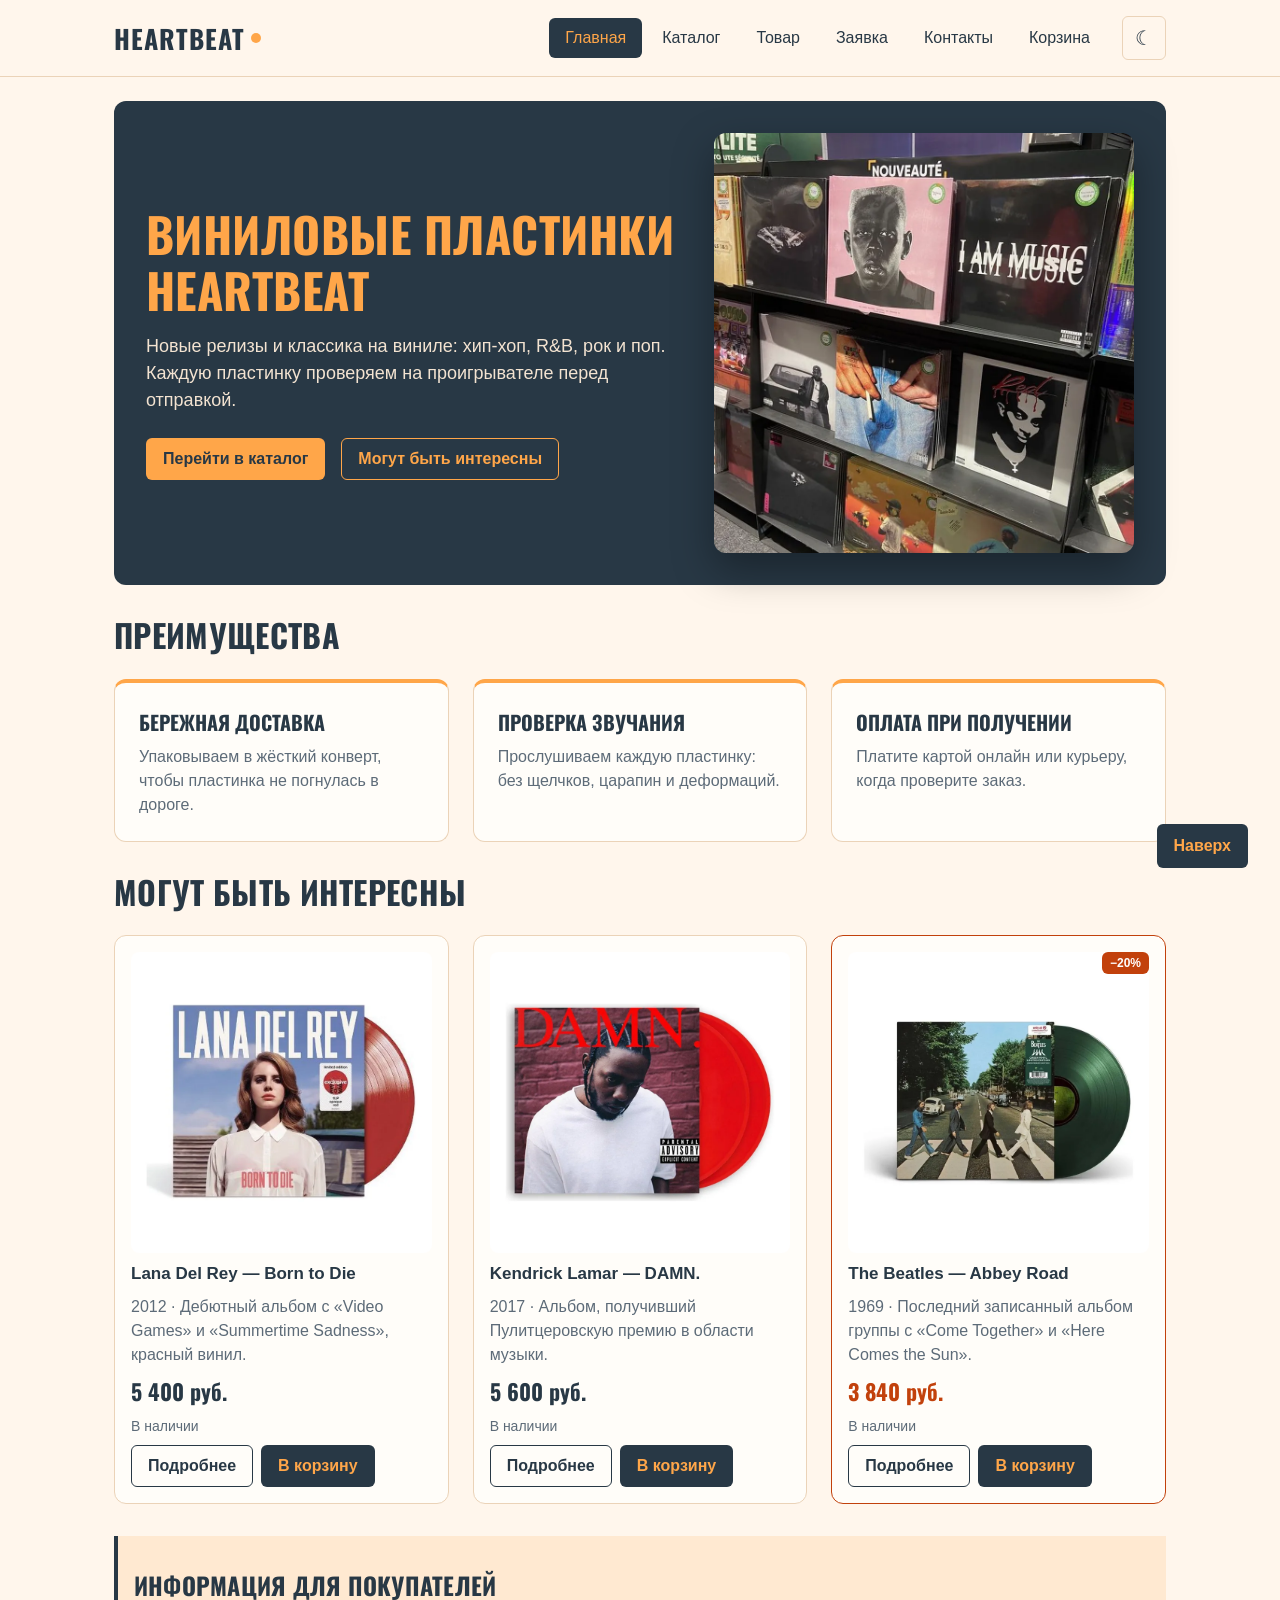
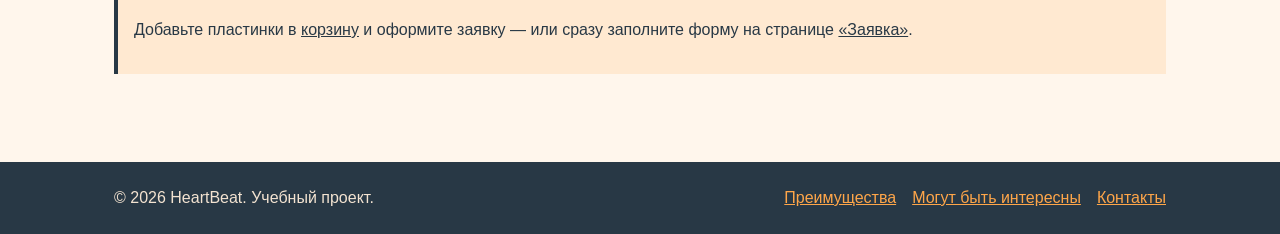
==== commit 6d6c0a55: "feat: add HeartBeat design, album covers and hero photos" ====
--- a/index.html
+++ b/index.html
@@ -63,7 +63,7 @@
       <div class="hero__content">
         <h1 class="hero__title">Виниловые пластинки HeartBeat</h1>
         <p class="hero__text">
-          Новые релизы и классика на виниле: рок, джаз, электроника и хип-хоп.
+          Новые релизы и классика на виниле: хип-хоп, R&amp;B, рок и поп.
           Каждую пластинку проверяем на проигрывателе перед отправкой.
         </p>
         <div class="hero__actions">
@@ -71,7 +71,8 @@
           <a class="button button--secondary" href="#popular">Могут быть интересны</a>
         </div>
       </div>
-      <img class="hero__image" src="images/placeholder-record.svg" alt="" width="600" height="600">
+      <img class="hero__image" src="images/hero/hero-1.webp" alt="Стеллаж с виниловыми пластинками в музыкальном магазине"
+        width="900" height="900" fetchpriority="high">
     </section>
 
     <section class="section" id="advantages">
@@ -101,8 +102,8 @@
     <aside class="aside-info">
       <h2>Информация для покупателей</h2>
       <p>
-        Оформить заявку можно на странице <a href="order.html">«Заявка»</a>
-        или через кнопку «Заказать» в карточке товара.
+        Добавьте пластинки в <a href="cart.html">корзину</a> и оформите заявку —
+        или сразу заполните форму на странице <a href="order.html">«Заявка»</a>.
       </p>
     </aside>
   </main>
--- a/css/style.css
+++ b/css/style.css
@@ -3,19 +3,35 @@
    =============================== */
 
 :root {
-  /* Цвета */
-  --color-bg: #ffffff;
-  --color-text: #222222;
-  --color-muted: #666666;
-  --color-primary: #0057b8;
-  --color-primary-dark: #003f86;
-  --color-border: #dddddd;
-  --color-surface: #f7f7f7;
-  --color-surface-accent: #eef5ff;
-  --color-danger: #b00020;
-  --color-success: #168a2f;
+  /* Цвета: палитра HeartBeat — тёмно-синий #283845 и оранжевый #FFA649 */
+  --color-bg: #fff6ec;              /* кремовый фон страницы */
+  --color-text: #283845;            /* основной текст — тёмно-синий */
+  --color-muted: #5d6b78;           /* второстепенный текст */
+  --color-primary: #283845;         /* кнопки, ссылки, активный пункт меню */
+  --color-primary-dark: #1a2530;    /* кнопки при наведении */
+  --color-on-primary: #ffa649;      /* текст на основном цвете — оранжевый */
+  --color-accent: #ffa649;          /* акцент: счётчик, точка логотипа */
+  --color-on-accent: #283845;
+  --color-border: #ebd3b8;
+  --color-surface: #ffe9d1;         /* панели: фильтры, формы, итог корзины */
+  --color-surface-accent: #ffdcb5;
+  --color-card: #fffdf9;            /* фон карточек */
+  --color-sale: #c2410c;            /* скидка: цена и бейдж */
+  --color-on-sale: #ffffff;
+  --color-hero-bg: #283845;         /* «плакат» на главной */
+  --color-hero-text: #ffa649;
+  --color-hero-muted: #f3e3d1;
+  --color-footer-bg: #283845;
+  --color-footer-text: #f3e3d1;
+  --color-footer-link: #ffa649;
+  --color-danger: #b3261e;
+  --color-success: #2e7d4f;
   --color-white: #ffffff;
-  --color-on-primary: #ffffff;
+  --shadow-card: 0 10px 24px rgba(40, 56, 69, 0.12);
+
+  /* Шрифты */
+  --font-display: "Oswald", "Arial Narrow", Arial, sans-serif;
+  --font-body: -apple-system, BlinkMacSystemFont, "Segoe UI", Roboto, Arial, sans-serif;
 
   /* Отступы */
   --space-xs: 4px;
@@ -37,17 +53,48 @@
 :root[data-theme="dark"] {
   color-scheme: dark;
 
-  --color-bg: #121417;
-  --color-text: #e8e8e8;
-  --color-muted: #a6adb8;
-  --color-primary: #7ab8ff;
-  --color-primary-dark: #a8d0ff;
-  --color-border: #343b45;
-  --color-surface: #1b1f24;
-  --color-surface-accent: #1a2636;
-  --color-danger: #ff7b8a;
-  --color-success: #5fd38a;
-  --color-on-primary: #0d1117;
+  --color-bg: #1c2833;
+  --color-text: #f5ebdd;
+  --color-muted: #b2bcc6;
+  --color-primary: #ffa649;
+  --color-primary-dark: #ffbe7a;
+  --color-on-primary: #283845;
+  --color-accent: #ffa649;
+  --color-on-accent: #283845;
+  --color-border: #3b4d5d;
+  --color-surface: #24323f;
+  --color-surface-accent: #2e4050;
+  --color-card: #22303c;
+  --color-sale: #ffa649;
+  --color-on-sale: #283845;
+  --color-hero-bg: #ffa649;
+  --color-hero-text: #283845;
+  --color-hero-muted: #283845;
+  --color-footer-bg: #15202a;
+  --color-footer-text: #f5ebdd;
+  --color-footer-link: #ffa649;
+  --color-danger: #ff8f85;
+  --color-success: #7fd99a;
+  --shadow-card: 0 10px 24px rgba(0, 0, 0, 0.35);
+}
+
+/* Шрифт заголовков Oswald (SIL Open Font License, файлы в папке fonts/) */
+@font-face {
+  font-family: "Oswald";
+  font-style: normal;
+  font-weight: 700;
+  font-display: swap;
+  src: url("../fonts/oswald-cyrillic-700-normal.woff2") format("woff2");
+  unicode-range: U+0301, U+0400-045F, U+0490-0491, U+04B0-04B1, U+2116;
+}
+
+@font-face {
+  font-family: "Oswald";
+  font-style: normal;
+  font-weight: 700;
+  font-display: swap;
+  src: url("../fonts/oswald-latin-700-normal.woff2") format("woff2");
+  unicode-range: U+0000-00FF, U+0131, U+0152-0153, U+02BB-02BC, U+02C6, U+02DA, U+02DC, U+0304, U+0308, U+0329, U+2000-206F, U+20AC, U+2122, U+2191, U+2193, U+2212, U+2215, U+FEFF, U+FFFD;
 }
 
 /* ===============================
@@ -64,7 +111,7 @@
 
 body {
   margin: 0;
-  font-family: Arial, sans-serif;
+  font-family: var(--font-body);
   line-height: 1.5;
   color: var(--color-text);
   background-color: var(--color-bg);
@@ -588,31 +635,6 @@
 
 .contacts__item:last-child {
   border-bottom: none;
-}
-
-/* ===============================
-   12. Модальное окно
-   =============================== */
-
-.order-dialog {
-  padding: var(--space-lg);
-  border: none;
-  border-radius: var(--radius-lg);
-}
-
-.order-dialog::backdrop {
-  background-color: rgba(0, 0, 0, 0.5);
-}
-
-.order-dialog__title {
-  margin-top: 0;
-}
-
-.order-dialog .order-form {
-  grid-template-columns: 1fr;
-  padding: 0;
-  border: none;
-  background-color: transparent;
 }
 
 /* ===============================
@@ -865,4 +887,230 @@
 .hero__image,
 .cart-item__image {
   background-color: var(--color-surface);
-}+}
+
+/* ===============================
+   20. Оформление HeartBeat
+   =============================== */
+
+/* Заголовки — узкий плакатный шрифт */
+h1,
+h2,
+.hero__title,
+.section__title,
+.product__title {
+  font-family: var(--font-display);
+  font-weight: 700;
+  line-height: 1.1;
+  letter-spacing: 0.01em;
+  text-transform: uppercase;
+}
+
+h1 {
+  font-size: clamp(32px, 6vw, 48px);
+}
+
+.section__title {
+  font-size: clamp(24px, 4vw, 32px);
+}
+
+/* Логотип: HEARTBEAT с оранжевой точкой-«пульсом» */
+.site-header__logo {
+  display: inline-flex;
+  align-items: center;
+  gap: 6px;
+  font-family: var(--font-display);
+  font-size: 26px;
+  letter-spacing: 0.04em;
+  text-transform: uppercase;
+}
+
+.site-header__logo::after {
+  content: "";
+  width: 10px;
+  height: 10px;
+  border-radius: 50%;
+  background-color: var(--color-accent);
+}
+
+.site-header {
+  background-color: var(--color-bg);
+}
+
+/* Главная: hero как афиша */
+.hero {
+  color: var(--color-hero-muted);
+  background-color: var(--color-hero-bg);
+}
+
+.hero__title {
+  font-size: clamp(40px, 8vw, 72px);
+  color: var(--color-hero-text);
+}
+
+.hero__text {
+  color: var(--color-hero-muted);
+  font-size: 18px;
+}
+
+.hero .button--primary {
+  color: var(--color-hero-bg);
+  background-color: var(--color-hero-text);
+}
+
+.hero .button--primary:hover {
+  color: var(--color-hero-bg);
+  background-color: var(--color-hero-muted);
+}
+
+.hero .button--secondary {
+  color: var(--color-hero-text);
+  border-color: var(--color-hero-text);
+}
+
+.hero .button--secondary:hover {
+  color: var(--color-hero-bg);
+  background-color: var(--color-hero-text);
+}
+
+.hero :focus-visible {
+  outline-color: var(--color-hero-text);
+}
+
+.hero__image {
+  aspect-ratio: 1 / 1;
+  object-fit: cover;
+  border-radius: var(--radius-lg);
+  box-shadow: 0 16px 40px rgba(0, 0, 0, 0.35);
+}
+
+/* Карточки */
+.product-card,
+.advantages__item {
+  background-color: var(--color-card);
+  border-radius: var(--radius-lg);
+  transition: transform 0.2s ease, box-shadow 0.2s ease, border-color 0.2s ease;
+}
+
+.product-card:hover {
+  transform: translateY(-3px);
+  box-shadow: var(--shadow-card);
+}
+
+.advantages__item {
+  border-top: 4px solid var(--color-accent);
+}
+
+.advantages__title {
+  font-family: var(--font-display);
+  font-size: 20px;
+  text-transform: uppercase;
+}
+
+/* Фото пластинок сняты на белом фоне — подложка белая в обеих темах */
+.product-card__image,
+.product__image,
+.cart-item__image {
+  background-color: #ffffff;
+}
+
+.product-card__image {
+  aspect-ratio: 1 / 1;
+  width: 100%;
+  height: auto;
+  object-fit: cover;
+  border-radius: var(--radius-md);
+}
+
+.product-card__title {
+  font-size: 17px;
+}
+
+.product-card__price {
+  font-family: var(--font-display);
+  font-size: 22px;
+}
+
+.product-card--discount {
+  border-color: var(--color-sale);
+}
+
+.product-card--discount .product-card__price {
+  color: var(--color-sale);
+}
+
+.product-card__badge,
+.product-card--discount .product-card__badge {
+  top: var(--space-md);
+  right: var(--space-md);
+  color: var(--color-on-sale);
+  background-color: var(--color-sale);
+}
+
+.product-card__status {
+  margin: 0;
+  font-size: 14px;
+  color: var(--color-muted);
+}
+
+/* Кнопки */
+.button {
+  font-weight: 600;
+  transition: background-color 0.2s ease, color 0.2s ease;
+}
+
+/* В корзине названия пластинок — обычным шрифтом, без капса */
+.cart-item__title {
+  font-family: var(--font-body);
+  font-size: 16px;
+  text-transform: none;
+}
+
+/* Счётчик корзины: оранжевый на тёмно-синем в обеих темах */
+.cart-counter {
+  color: var(--color-on-accent);
+  background-color: var(--color-accent);
+}
+
+/* Страница товара */
+.product__price {
+  font-family: var(--font-display);
+  font-size: 36px;
+}
+
+.product__image {
+  aspect-ratio: 1 / 1;
+  object-fit: cover;
+  border-radius: var(--radius-lg);
+}
+
+/* Подвал */
+.site-footer {
+  color: var(--color-footer-text);
+  background-color: var(--color-footer-bg);
+  border-top: none;
+}
+
+.site-footer a {
+  color: var(--color-footer-link);
+}
+
+.site-footer a:hover {
+  color: var(--color-footer-text);
+}
+
+.site-footer :focus-visible {
+  outline-color: var(--color-footer-link);
+}
+
+@media (prefers-reduced-motion: reduce) {
+  .product-card,
+  .advantages__item,
+  .button {
+    transition: none;
+  }
+
+  .product-card:hover {
+    transform: none;
+  }
+}
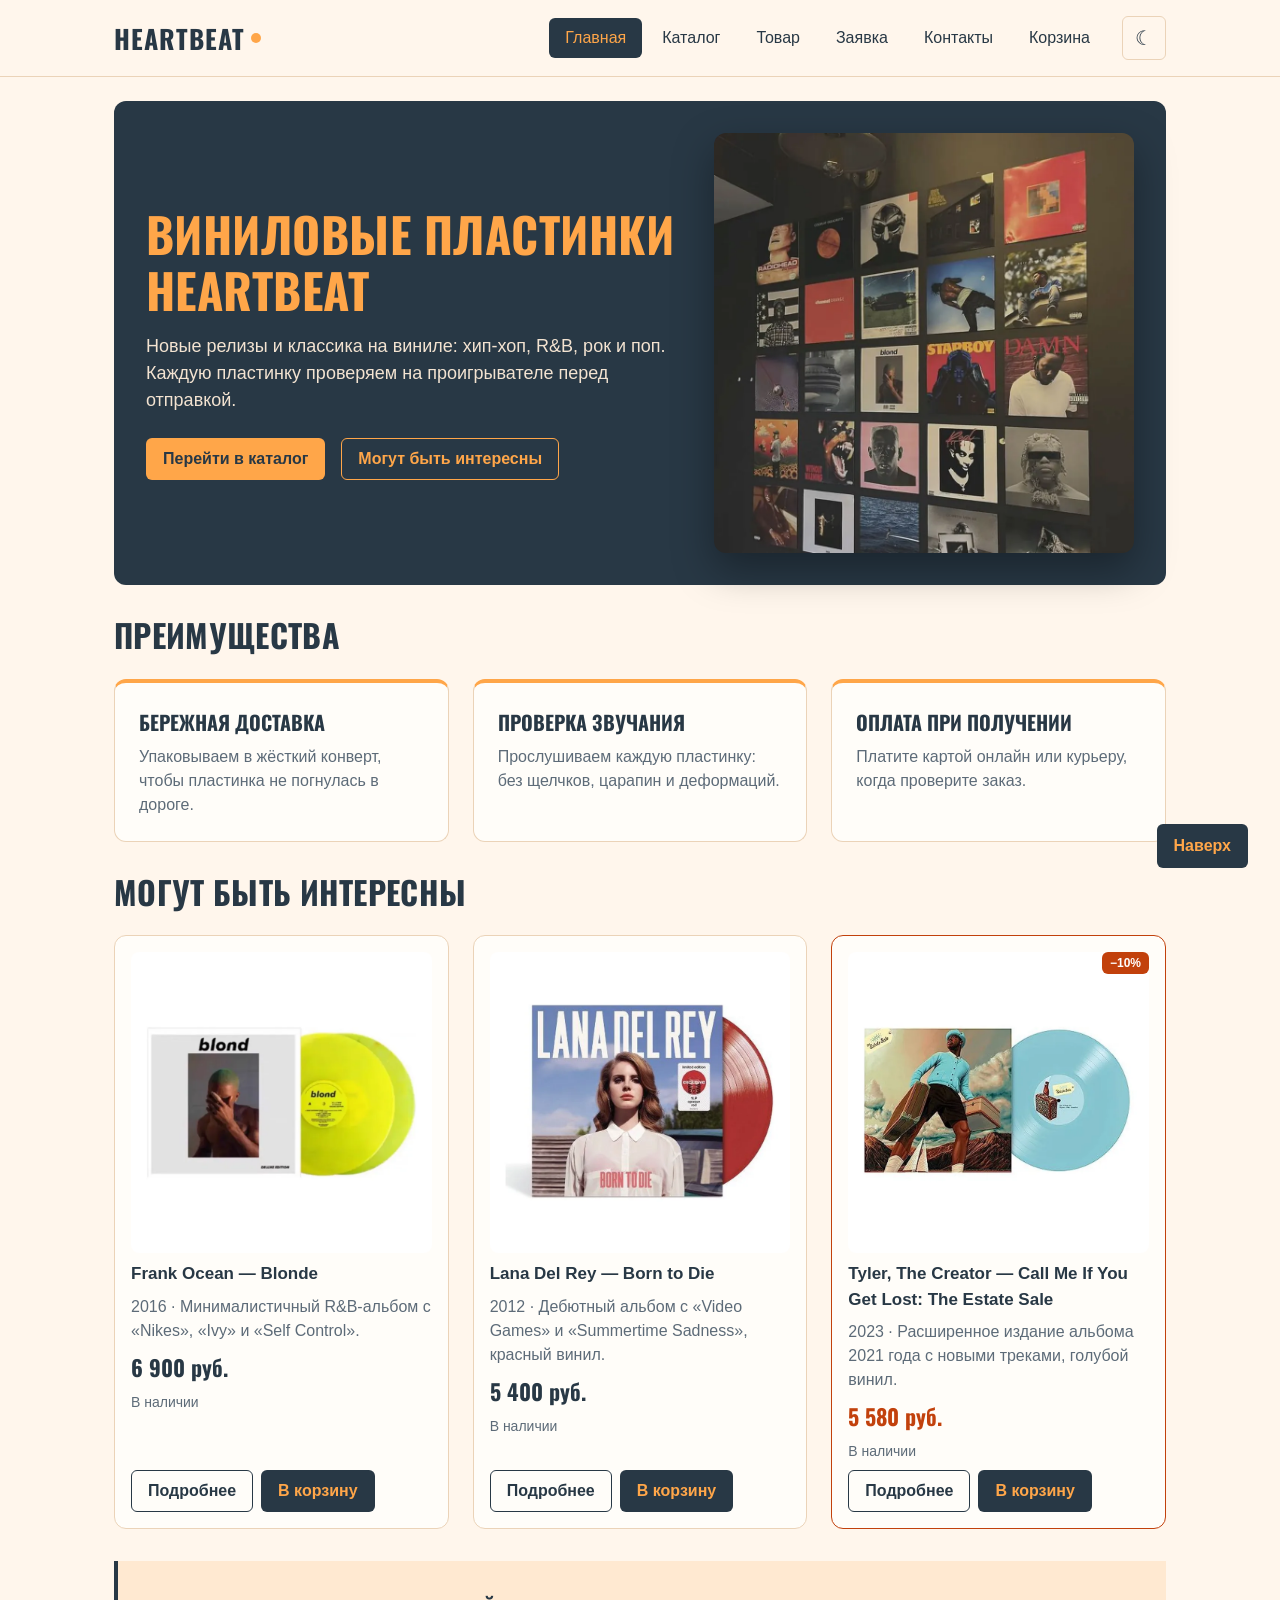
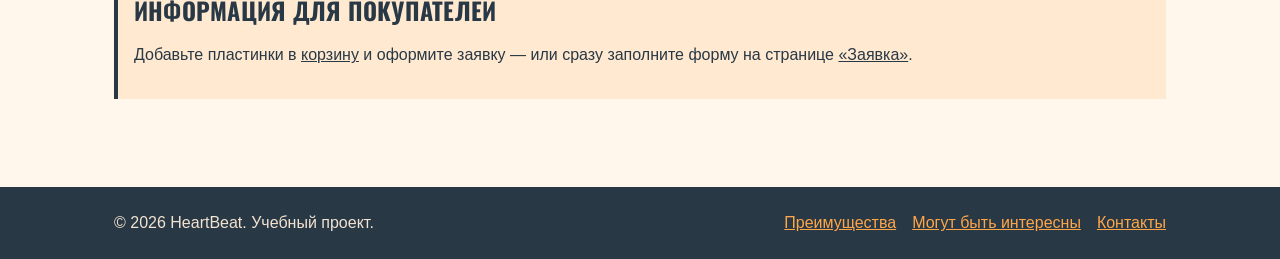
==== commit d2a1d4cf: "feat: complete JavaScript shop project" ====
--- a/index.html
+++ b/index.html
@@ -5,7 +5,7 @@
   <meta charset="UTF-8">
   <meta name="viewport" content="width=device-width, initial-scale=1.0">
   <title>Главная — HeartBeat</title>
-  <meta name="description" content="HeartBeat — магазин виниловых пластинок: рок, джаз, электроника и хип-хоп.">
+  <meta name="description" content="HeartBeat — магазин виниловых пластинок: хип-хоп, R&amp;B, рок и поп.">
   <link rel="stylesheet" href="css/style.css">
   <link rel="stylesheet" href="css/responsive.css">
   <script src="js/theme.js"></script>
